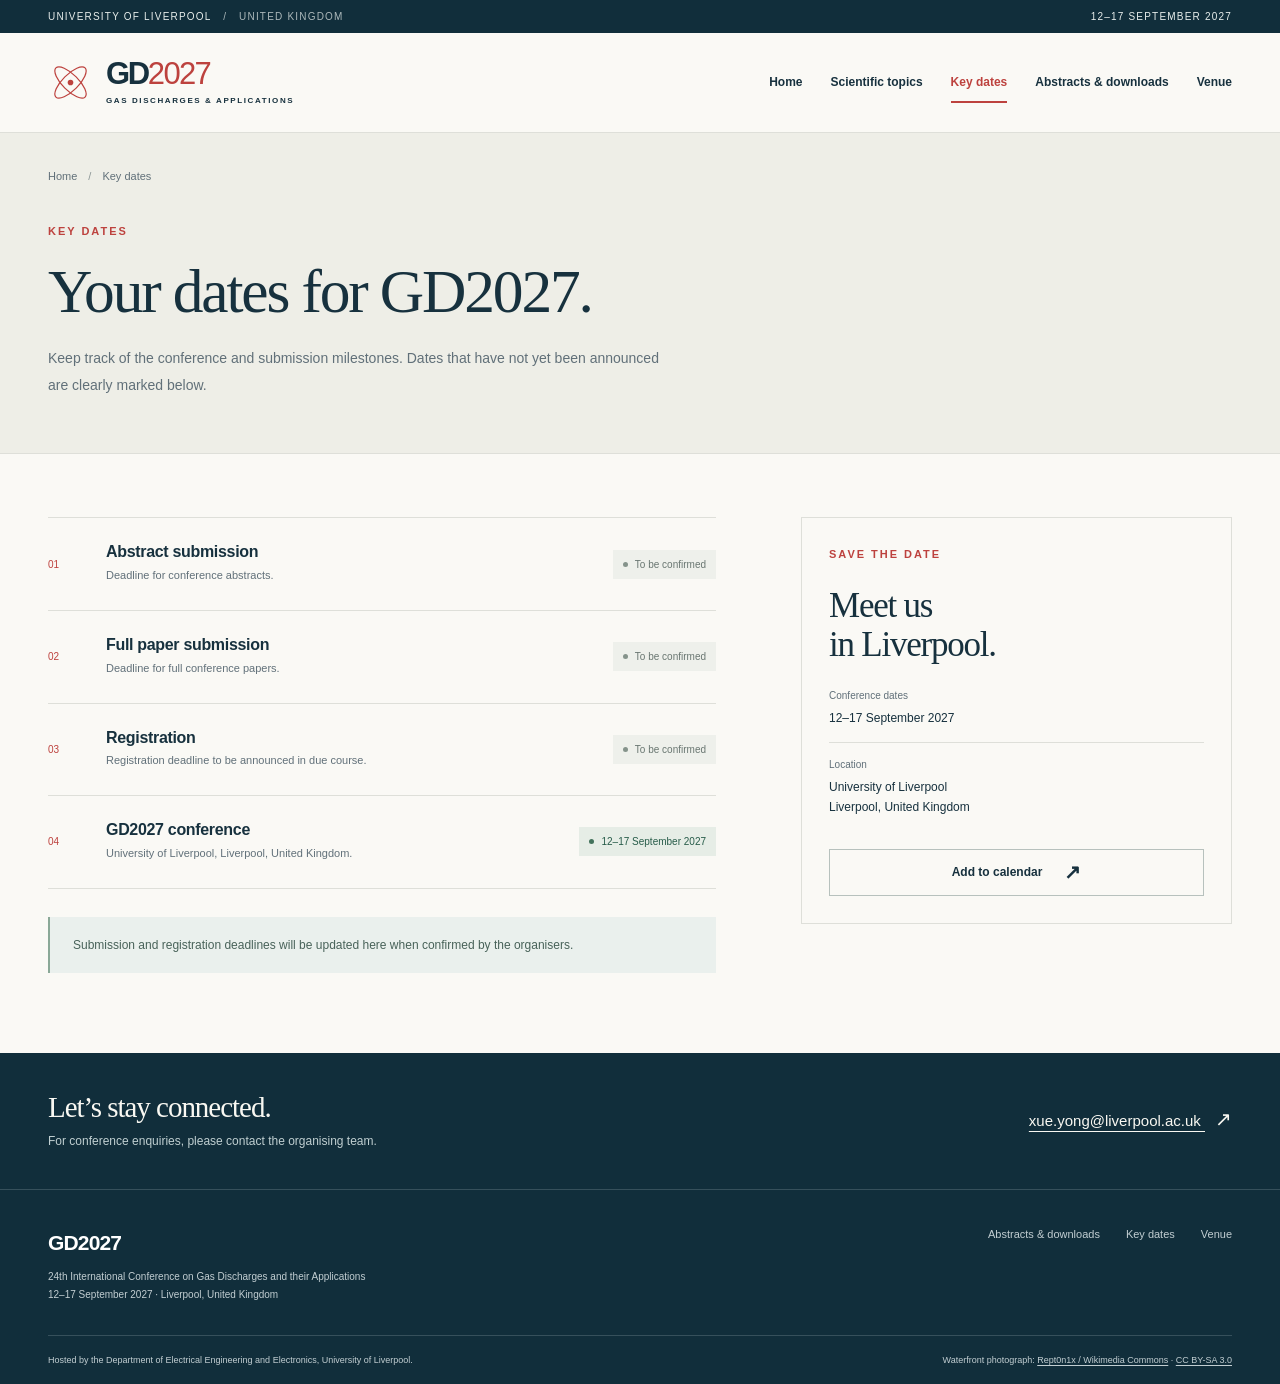
==== key-dates.html @ baac96a9 "Build GD2027 conference website and organise conference documents" ====
<!doctype html>
<html lang="en-GB"><head>
<meta charset="utf-8"><meta name="viewport" content="width=device-width, initial-scale=1">
<title>Key dates | GD2027 · Liverpool</title><meta name="description" content="Conference dates and submission milestones for GD2027, Liverpool, 12–17 September 2027. Abstract, full paper and registration deadlines will be confirmed.">
<meta name="theme-color" content="#112e3b"><meta property="og:title" content="Key dates | GD2027"><meta property="og:description" content="Conference dates and submission milestones for GD2027, Liverpool, 12–17 September 2027. Abstract, full paper and registration deadlines will be confirmed."><meta property="og:type" content="website">
<link rel="icon" href="assets/images/favicon.svg" type="image/svg+xml"><link rel="stylesheet" href="assets/css/style.css"><script src="assets/js/main.js" defer></script>
<script type="application/ld+json">{"@context": "https://schema.org", "@type": "Event", "name": "24th International Conference on Gas Discharges and their Applications (GD2027)", "startDate": "2027-09-12", "endDate": "2027-09-17", "eventAttendanceMode": "https://schema.org/OfflineEventAttendanceMode", "location": {"@type": "Place", "name": "University of Liverpool", "address": {"@type": "PostalAddress", "addressLocality": "Liverpool", "addressCountry": "GB"}}, "organizer": {"@type": "Organization", "name": "Department of Electrical Engineering and Electronics, University of Liverpool", "email": "xue.yong@liverpool.ac.uk"}, "description": "International Conference on Gas Discharges and their Applications. 12–17 September 2027, Liverpool, United Kingdom."}</script>
<noscript><style>@media(max-width:800px){.site-header{position:static}.header-inner{flex-wrap:wrap;padding-block:18px}.menu-toggle{display:none}.site-nav{display:flex;position:static;flex-direction:row;flex-wrap:wrap;box-shadow:none;padding:0;border:0}.site-nav a{padding:8px 10px}}</style></noscript>
</head><body><a class="skip-link" href="#main">Skip to main content</a>
<div class="utility"><div class="wrap"><p>University of Liverpool <span class="place">&nbsp; / &nbsp; United Kingdom</span></p><p>12–17 September 2027</p></div></div>
<header class="site-header"><div class="wrap header-inner">
  <a class="brand" href="index.html" aria-label="GD2027 home"><svg class="brand-symbol" viewBox="0 0 48 48" fill="none" aria-hidden="true"><ellipse cx="24" cy="24" rx="22" ry="8.5" transform="rotate(-45 24 24)" stroke="currentColor" stroke-width="1.3"/><ellipse cx="24" cy="24" rx="22" ry="8.5" transform="rotate(45 24 24)" stroke="currentColor" stroke-width="1.3"/><circle cx="24" cy="24" r="3" fill="currentColor"/></svg><div><div class="brand-word">GD<span>2027</span></div><span class="brand-tag">GAS DISCHARGES & APPLICATIONS</span></div></a>
  <button class="menu-toggle" type="button" aria-expanded="false" aria-controls="site-nav">Menu <svg class="" viewBox="0 0 24 24" fill="none" stroke="currentColor" stroke-width="1.4" stroke-linecap="round" stroke-linejoin="round" aria-hidden="true"><path d="M3 6h18M3 12h18M3 18h18"/></svg></button>
  <nav class="site-nav" id="site-nav" aria-label="Main navigation"><a href="index.html">Home</a><a href="scientific-topics.html">Scientific topics</a><a href="key-dates.html" aria-current="page">Key dates</a><a href="submissions.html">Abstracts & downloads</a><a href="venue.html">Venue</a></nav>
</div></header><main id="main"><section class="page-heading"><div class="wrap"><div class="breadcrumb"><a href="index.html">Home</a><span aria-hidden="true">/</span>Key dates</div><span class="eyebrow">Key dates</span><h1>Your dates for GD2027.</h1><p class="intro">Keep track of the conference and submission milestones. Dates that have not yet been announced are clearly marked below.</p></div></section><section class="page-content"><div class="wrap content-grid"><div><ol class="date-list"><li class="date-item"><span class="date-index">01</span><div><h2>Abstract submission</h2><p>Deadline for conference abstracts.</p></div><span class="status">To be confirmed</span></li><li class="date-item"><span class="date-index">02</span><div><h2>Full paper submission</h2><p>Deadline for full conference papers.</p></div><span class="status">To be confirmed</span></li><li class="date-item"><span class="date-index">03</span><div><h2>Registration</h2><p>Registration deadline to be announced in due course.</p></div><span class="status">To be confirmed</span></li><li class="date-item"><span class="date-index">04</span><div><h2>GD2027 conference</h2><p>University of Liverpool, Liverpool, United Kingdom.</p></div><span class="status confirmed">12–17 September 2027</span></li></ol><div class="info-note">Submission and registration deadlines will be updated here when confirmed by the organisers.</div></div><aside class="detail-panel"><span class="eyebrow red">Save the date</span><h2>Meet us<br>in Liverpool.</h2><div class="detail-row"><span class="label">Conference dates</span>12–17 September 2027</div><div class="detail-row"><span class="label">Location</span>University of Liverpool<br>Liverpool, United Kingdom</div><a class="button light" href="documents/gd2027-conference.ics" download>Add to calendar <span class="arrow" aria-hidden="true">↗</span></a></aside></div></section></main><section class="contact-strip" aria-labelledby="contact-heading"><div class="wrap"><div><h2 id="contact-heading">Let’s stay connected.</h2><p>For conference enquiries, please contact the organising team.</p></div><a href="mailto:xue.yong@liverpool.ac.uk">xue.yong@liverpool.ac.uk <span class="arrow" aria-hidden="true">↗</span></a></div></section>
<footer class="site-footer"><div class="wrap">
  <div class="footer-main"><div><div class="footer-title">GD2027</div><p>24th International Conference on Gas Discharges and their Applications<br>12–17 September 2027 · Liverpool, United Kingdom</p></div><nav class="footer-links" aria-label="Footer navigation"><a href="submissions.html">Abstracts & downloads</a><a href="key-dates.html">Key dates</a><a href="venue.html">Venue</a></nav></div>
  <div class="footer-bottom"><p>Hosted by the Department of Electrical Engineering and Electronics, University of Liverpool.</p><p>Waterfront photograph: <a href="https://commons.wikimedia.org/wiki/File:Liverpool_skyline_from_the_Mersey_Ferry_-_2012-05-27.JPG" target="_blank" rel="noopener noreferrer">Rept0n1x / Wikimedia Commons</a> · <a href="https://creativecommons.org/licenses/by-sa/3.0/" target="_blank" rel="noopener noreferrer">CC BY-SA 3.0</a></p></div>
</div></footer></body></html>
---- assets/css/style.css ----
@charset "UTF-8";

:root {
  --ink: #17313e;
  --navy: #112e3b;
  --red: #bd423e;
  --red-dark: #9e302d;
  --paper: #faf9f5;
  --muted: #617079;
  --line: #dedfd9;
  --sage: #eaf0ed;
  --serif: Georgia, 'Times New Roman', serif;
  --sans: 'Avenir Next', Avenir, 'Segoe UI', Arial, sans-serif;
}
* { box-sizing: border-box; }
html { scroll-behavior: smooth; scroll-padding-top: 105px; }
body { margin: 0; color: var(--ink); font: 16px/1.7 var(--sans); background: var(--paper); -webkit-font-smoothing: antialiased; }
body.menu-open { overflow: hidden; }
a { color: inherit; text-decoration-thickness: 1px; text-underline-offset: 5px; }
button { font: inherit; }
img { display: block; width: 100%; height: auto; }
svg { flex: 0 0 auto; }
h1, h2, h3, p { margin-top: 0; }
h1, h2, h3 { line-height: 1.12; font-weight: 400; }
h1, h2 { font-family: var(--serif); letter-spacing: -.035em; }
h1 { font-size: clamp(42px, 5vw, 72px); }
h2 { font-size: clamp(35px, 3.4vw, 49px); }
h3 { font-size: 21px; font-weight: 600; letter-spacing: -.025em; }
p { margin-bottom: 1.25rem; }
::selection { background: #e5b5a5; color: var(--navy); }
:focus-visible { outline: 3px solid #cb6357; outline-offset: 5px; }
.wrap { width: min(1200px, calc(100% - 96px)); margin-inline: auto; }
.skip-link { position: fixed; top: -100px; left: 20px; padding: 12px 20px; z-index: 30; background: white; }
.skip-link:focus { top: 10px; }
.eyebrow { display: block; margin-bottom: 22px; font-size: 11px; letter-spacing: .18em; font-weight: 700; text-transform: uppercase; }
.eyebrow.red { color: var(--red); }
.muted { color: var(--muted); }
.arrow { display: inline-block; margin-left: 10px; font-family: var(--sans); font-size: 20px; line-height: 1; }
.utility { background: var(--navy); color: #e8eeec; font-size: 10px; letter-spacing: .12em; text-transform: uppercase; }
.utility .wrap { display: flex; align-items: center; justify-content: space-between; min-height: 33px; gap: 16px; }
.utility p { margin: 0; }
.utility .place { opacity: .72; }
.site-header { position: sticky; top: 0; z-index: 20; background: rgba(250,249,245,.98); border-bottom: 1px solid var(--line); }
.header-inner { min-height: 99px; display: flex; align-items: center; justify-content: space-between; gap: 26px; }
.brand { display: inline-flex; align-items: center; gap: 13px; text-decoration: none; flex-shrink: 0; }
.brand-symbol { width: 45px; height: 45px; color: var(--red); }
.brand-word { font-size: 31px; letter-spacing: -.075em; font-weight: 750; line-height: 1; }
.brand-word span { color: var(--red); font-weight: 400; letter-spacing: -.055em; }
.brand-tag { display: block; font-size: 8px; line-height: 1.3; font-weight: 600; letter-spacing: .2em; margin-top: 7px; }
.site-nav { display: flex; align-items: center; gap: 28px; }
.site-nav a { font-size: 12px; font-weight: 600; text-decoration: none; padding: 35px 0; white-space: nowrap; position: relative; }
.site-nav a::after { content: ''; position: absolute; bottom: 25px; left: 0; right: 0; height: 2px; background: var(--red); transform: scaleX(0); transition: transform .2s; }
.site-nav a[aria-current='page']::after, .site-nav a:hover::after { transform: scaleX(1); }
.site-nav a[aria-current='page'] { color: var(--red); }
.menu-toggle { display: none; border: 1px solid var(--line); border-radius: 0; background: transparent; padding: 8px 12px; align-items: center; gap: 8px; color: var(--ink); cursor: pointer; }
.menu-toggle svg { width: 18px; }
.hero { position: relative; isolation: isolate; min-height: 575px; color: white; background: var(--navy); overflow: hidden; }
.hero-image { position: absolute; z-index: -2; inset: 0 0 0 25%; height: 100%; width: 75%; object-fit: cover; object-position: 59% 50%; }
.hero::before { content: ''; position: absolute; z-index: -1; inset: 0; background: linear-gradient(90deg, #112e3b 0%, rgba(17,46,59,.97) 29%, rgba(17,46,59,.8) 46%, rgba(17,46,59,.18) 74%, rgba(17,46,59,.1)); }
.hero .wrap { position: relative; padding-top: 60px; padding-bottom: 67px; }
.hero .eyebrow { color: #d9bc9b; margin-bottom: 20px; font-size: 10px; }
.hero h1 { margin-bottom: 24px; max-width: 660px; font-size: clamp(47px, 5.4vw, 78px); line-height: 1.05; letter-spacing: -.042em; }
.hero h1 em { font-weight: 400; color: #e7c2a8; }
.hero-title { font-size: 17px; line-height: 1.65; max-width: 420px; color: #e2e8e9; margin-bottom: 28px; }
.hero-meta { display: flex; gap: 22px; color: #cddcde; font-size: 12px; margin-bottom: 29px; }
.hero-meta span { display: inline-flex; align-items: center; gap: 8px; }
.hero-meta svg { width: 15px; height: 15px; }
.hero-actions { display: flex; align-items: center; flex-wrap: wrap; gap: 24px; }
.button { display: inline-flex; min-height: 47px; justify-content: center; align-items: center; gap: 12px; padding: 12px 22px; font-size: 12px; font-weight: 600; text-decoration: none; border: 1px solid var(--red); background: var(--red); color: white; transition: background .2s, border-color .2s; }
.button:hover { background: var(--red-dark); border-color: var(--red-dark); }
.button.light { background: transparent; color: var(--ink); border-color: #b7c1bd; }
.button.light:hover { background: white; border-color: var(--ink); }
.text-link { display: inline-flex; align-items: center; font-size: 12px; font-weight: 650; text-decoration: none; gap: 8px; }
.text-link:hover { text-decoration: underline; }
.text-link .arrow { margin-left: 3px; }
.hero-caption { position: absolute; right: 0; bottom: 34px; font-size: 9px; letter-spacing: .14em; text-transform: uppercase; color: #fff; text-shadow: 0 1px 8px #112e3b; border-left: 1px solid #d7d5c8; padding-left: 15px; line-height: 1.8; }
.hero-caption strong { display: block; font-weight: 500; font-size: 12px; letter-spacing: .04em; }
.facts { border-bottom: 1px solid var(--line); background: #f0f0e9; }
.facts .wrap { display: grid; grid-template-columns: 1fr 1.15fr 1.25fr; padding-block: 25px; }
.fact { display: flex; align-items: center; gap: 15px; padding-inline: 28px; border-left: 1px solid #d6dad4; }
.fact:first-child { border: 0; padding-left: 0; }
.fact svg { width: 26px; height: 26px; color: var(--red); }
.fact .label { display: block; font-size: 9px; text-transform: uppercase; letter-spacing: .14em; color: var(--muted); margin-bottom: 3px; }
.fact strong { display: block; font-size: 13px; font-weight: 600; line-height: 1.5; }
.section { padding-block: 80px; }
.welcome-grid { display: grid; grid-template-columns: 1.45fr 1fr; gap: 100px; align-items: start; }
.welcome-copy h2 { margin-bottom: 25px; }
.body-copy { font-size: 14px; color: var(--muted); line-height: 1.9; }
.host-note { border-left: 2px solid var(--red); margin-top: 28px; padding-left: 17px; font-size: 12px; line-height: 1.65; }
.host-note span { display: block; font-size: 9px; text-transform: uppercase; letter-spacing: .14em; color: var(--red); margin-bottom: 6px; font-weight: 650; }
.abstract-note { background: var(--sage); padding: 32px; position: relative; border-top: 3px solid var(--red); }
.abstract-note .eyebrow { font-size: 9px; color: #47645d; margin-bottom: 21px; }
.abstract-note h3 { font-family: var(--serif); font-size: 31px; font-weight: 400; margin-bottom: 17px; }
.abstract-note p { font-size: 13px; color: #586e6b; }
.note-deadline { display: flex; justify-content: space-between; gap: 15px; font-size: 11px; border-block: 1px solid #cbd7d1; padding: 13px 0; margin: 24px 0; }
.note-deadline strong { font-weight: 500; white-space: nowrap; }
.abstract-note .text-link { color: #204a40; }
.section-heading { display: flex; align-items: end; justify-content: space-between; gap: 25px; margin-bottom: 30px; }
.section-heading .eyebrow { margin-bottom: 14px; }
.section-heading h2 { margin-bottom: 0; }
.section-heading .text-link { white-space: nowrap; padding-bottom: 5px; }
.topics-section { padding-top: 0; }
.topics-list { display: grid; grid-template-columns: repeat(3,1fr); border-top: 1px solid var(--line); }
.topic-item { padding: 27px 26px 27px 0; display: flex; align-items: baseline; gap: 18px; border-bottom: 1px solid var(--line); }
.topic-number { font-size: 10px; color: var(--red); letter-spacing: .03em; }
.topic-item h3 { font-size: 15px; font-weight: 500; line-height: 1.5; margin-bottom: 0; }
.city-band { display: grid; grid-template-columns: 1fr 1fr; background: var(--sage); }
.city-image { min-height: 340px; height: 100%; object-fit: cover; object-position: center; }
.city-copy { padding: 52px max(48px, calc((100vw - 1200px) / 2)) 52px 60px; }
.city-copy .eyebrow { margin-bottom: 17px; color: #47645d; }
.city-copy h2 { margin-bottom: 19px; }
.city-copy p { font-size: 13px; color: #586e6b; max-width: 430px; }
.city-copy .text-link { margin-top: 9px; }
.contact-strip { padding-block: 38px; border-bottom: 1px solid #36505b; background: var(--navy); color: #f9f8f2; }
.contact-strip .wrap { display: flex; align-items: center; justify-content: space-between; gap: 30px; }
.contact-strip h2 { font-family: var(--serif); font-size: 29px; margin: 0 0 7px; }
.contact-strip p { margin: 0; color: #c0cfd1; font-size: 12px; }
.contact-strip a { font-size: 15px; white-space: nowrap; }
.site-footer { background: var(--navy); color: #c2ced2; padding-top: 35px; }
.footer-main { display: flex; align-items: start; justify-content: space-between; gap: 35px; padding-bottom: 31px; }
.footer-title { font-size: 21px; font-weight: 650; color: white; letter-spacing: -.04em; margin-bottom: 7px; }
.footer-main p { font-size: 10px; max-width: 330px; margin: 0; line-height: 1.8; }
.footer-links { display: flex; gap: 26px; align-items: center; font-size: 11px; }
.footer-links a { text-decoration: none; }
.footer-links a:hover { text-decoration: underline; }
.footer-bottom { padding-block: 16px; border-top: 1px solid #36505b; display: flex; justify-content: space-between; gap: 25px; font-size: 9px; line-height: 1.8; }
.footer-bottom p { margin: 0; }
.footer-bottom a { text-underline-offset: 2px; }
.page-heading { background: #eeeee7; border-bottom: 1px solid var(--line); }
.page-heading .wrap { padding-block: 34px 55px; }
.breadcrumb { color: var(--muted); font-size: 11px; margin-bottom: 36px; }
.breadcrumb a { text-decoration: none; }
.breadcrumb span { margin-inline: 11px; color: #8c9697; }
.page-heading .eyebrow { color: var(--red); margin-bottom: 17px; }
.page-heading h1 { max-width: 880px; font-size: clamp(40px,4.8vw,65px); margin-bottom: 19px; }
.page-heading .intro { max-width: 630px; font-size: 14px; color: var(--muted); line-height: 1.9; margin-bottom: 0; }
.page-content { padding-block: 63px 80px; }
.content-grid { display: grid; grid-template-columns: 1.55fr 1fr; gap: 85px; }
.content-grid h2 { font-size: 35px; margin-bottom: 23px; }
.content-grid p { font-size: 14px; color: var(--muted); }
.detail-panel { border: 1px solid var(--line); padding: 27px; align-self: start; }
.detail-panel h3 { font-size: 17px; margin-bottom: 20px; }
.detail-row { border-bottom: 1px solid var(--line); padding-block: 13px; font-size: 12px; }
.detail-row:first-of-type { padding-top: 0; }
.detail-row:last-of-type { border: 0; }
.detail-row .label { display: block; color: var(--muted); font-size: 10px; margin-bottom: 4px; }
.detail-panel .button { margin-top: 18px; width: 100%; }
.info-note { background: var(--sage); padding: 18px 23px; border-left: 2px solid #8aa897; font-size: 12px; color: #486259; margin-top: 28px; }
.info-note p:last-child { margin-bottom: 0; }
.topic-details { display: grid; grid-template-columns: 1fr 1fr; gap: 0 50px; }
.topic-detail { display: flex; gap: 22px; border-top: 1px solid var(--line); padding: 27px 0; }
.topic-detail .topic-number { padding-top: 5px; }
.topic-detail h2 { font-family: var(--sans); font-size: 20px; letter-spacing: -.03em; font-weight: 550; margin-bottom: 11px; }
.topic-detail p { font-size: 13px; color: var(--muted); margin-bottom: 0; }
.bottom-note { border-top: 1px solid var(--line); margin-top: 12px; padding-top: 25px; font-size: 12px; color: var(--muted); }
.date-list { margin: 0; padding: 0; list-style: none; }
.date-item { display: grid; grid-template-columns: 42px 1fr auto; align-items: center; gap: 16px; padding-block: 25px; border-top: 1px solid var(--line); }
.date-item:last-child { border-bottom: 1px solid var(--line); }
.date-index { color: var(--red); font-size: 10px; }
.date-item h2 { font-family: var(--sans); font-size: 16px; font-weight: 550; margin: 0 0 5px; letter-spacing: -.02em; }
.date-item p { font-size: 11px; margin: 0; color: var(--muted); }
.status { display: inline-flex; align-items: center; gap: 7px; font-size: 10px; color: #697671; padding: 6px 10px; background: #eef0eb; white-space: nowrap; }
.status::before { content: ''; width: 5px; height: 5px; background: #85938b; border-radius: 50%; }
.status.confirmed { color: #275c49; background: #e6ede6; }
.status.confirmed::before { background: #42725b; }
.download-list { margin-top: 32px; }
.download-row { display: flex; justify-content: space-between; align-items: center; gap: 20px; border-top: 1px solid var(--line); padding: 24px 0; }
.download-row:last-child { border-bottom: 1px solid var(--line); }
.download-row h3 { font-size: 15px; font-weight: 550; margin: 0 0 5px; }
.download-row p { font-size: 11px; margin: 0; }
.download-icon { display: flex; align-items: center; gap: 16px; }
.file-icon { width: 29px; height: 33px; color: var(--red); }
.steps { counter-reset: instructions; margin-top: 38px; }
.step { display: flex; gap: 20px; margin-bottom: 25px; }
.step-number { width: 26px; height: 26px; border: 1px solid #c6cdc7; border-radius: 50%; font-size: 10px; display: grid; place-items: center; margin-top: 2px; flex-shrink: 0; }
.step h3 { font-size: 15px; margin-bottom: 7px; }
.step p { font-size: 12px; margin: 0; }
.venue-photo { margin: 0 0 39px; }
.venue-photo img { max-height: 370px; object-fit: cover; }
.venue-photo figcaption { font-size: 10px; margin-top: 9px; color: var(--muted); }
.venue-photo figcaption a { text-underline-offset: 2px; }
.venue-copy h3 { margin-top: 30px; font-size: 18px; }

@media (min-width: 1500px) { .hero-image { object-position: 50% 50%; } }
@media (max-width: 1100px) {
  .wrap { width: calc(100% - 64px); }
  .site-nav { gap: 20px; }
  .site-nav a { font-size: 11px; }
  .welcome-grid { gap: 55px; }
  .hero { min-height: 550px; }
  .hero-caption { right: 0; }
  .content-grid { gap: 45px; }
  .city-copy { padding: 40px; }
}
@media (max-width: 800px) {
  .wrap { width: calc(100% - 40px); }
  .utility .wrap { font-size: 8px; min-height: 29px; letter-spacing: .08em; }
  .utility .place { display: none; }
  .header-inner { min-height: 78px; }
  .brand-symbol { width: 35px; height: 35px; }
  .brand-word { font-size: 27px; }
  .brand-tag { font-size: 7px; margin-top: 5px; }
  .menu-toggle { display: flex; font-size: 11px; }
  .site-nav { display: none; position: absolute; top: 100%; left: 0; right: 0; background: var(--paper); flex-direction: column; align-items: stretch; gap: 0; border-bottom: 1px solid var(--line); padding: 10px 20px 20px; box-shadow: 0 16px 20px #112e3b10; max-height: calc(100dvh - 105px); overflow-y: auto; }
  .site-nav.is-open { display: flex; }
  .site-nav a { padding: 15px 5px; font-size: 14px; border-bottom: 1px solid var(--line); }
  .site-nav a::after { display: none; }
  .hero { min-height: 600px; }
  .hero-image { inset: 0; width: 100%; object-position: 55% 50%; }
  .hero::before { background: linear-gradient(90deg,rgba(17,46,59,.96),rgba(17,46,59,.84) 45%,rgba(17,46,59,.43)); }
  .hero .wrap { padding-block: 49px 70px; }
  .hero h1 { font-size: clamp(44px,8.5vw,66px); max-width: 590px; }
  .hero-title { font-size: 16px; }
  .hero-caption { display: none; }
  .hero-meta { flex-wrap: wrap; gap: 10px 20px; }
  .facts .wrap { grid-template-columns: 1fr 1fr; gap: 22px 0; }
  .fact { padding-inline: 20px; gap: 12px; }
  .fact:last-child { display: none; }
  .fact strong { font-size: 11px; }
  .fact .label { font-size: 8px; }
  .fact svg { width: 21px; height: 21px; }
  .welcome-grid { grid-template-columns: 1fr; gap: 36px; }
  .welcome-copy h2 { max-width: 550px; }
  .abstract-note { padding: 28px; }
  .section { padding-block: 55px; }
  .topics-section { padding-top: 0; }
  .topics-list { grid-template-columns: 1fr 1fr; }
  .topic-item { gap: 12px; padding-block: 21px; }
  .topic-item h3 { font-size: 13px; }
  .section-heading { align-items: start; flex-direction: column; gap: 20px; }
  .city-band { grid-template-columns: 1fr; }
  .city-image { height: 280px; min-height: 0; }
  .city-copy { padding: 39px 20px 43px; }
  .contact-strip .wrap { align-items: start; flex-direction: column; gap: 20px; }
  .contact-strip a { font-size: 14px; }
  .footer-main { flex-direction: column; gap: 23px; }
  .footer-links { flex-wrap: wrap; gap: 14px 25px; }
  .footer-bottom { flex-direction: column; gap: 8px; }
  .page-heading .wrap { padding-block: 23px 39px; }
  .breadcrumb { margin-bottom: 28px; }
  .page-heading .intro { font-size: 13px; }
  .page-content { padding-block: 43px 55px; }
  .content-grid { grid-template-columns: 1fr; gap: 35px; }
  .topic-details { gap: 0 28px; }
  .topic-detail { gap: 14px; }
  .topic-detail h2 { font-size: 17px; }
  .topic-detail p { font-size: 12px; }
}
@media (max-width: 430px) {
  .hero { min-height: 570px; }
  .hero h1 { font-size: 47px; }
  .hero .eyebrow { font-size: 8px; letter-spacing: .14em; }
  .hero-title { font-size: 14px; }
  .hero-meta { flex-direction: column; font-size: 11px; }
  .hero-actions { gap: 20px; }
  .hero-actions .text-link { font-size: 11px; }
  .button { padding-inline: 17px; }
  .facts .wrap { grid-template-columns: 1fr; gap: 17px; padding-block: 20px; }
  .fact, .fact:first-child { border: 0; padding: 0; }
  .fact strong { font-size: 12px; }
  .topic-details { grid-template-columns: 1fr; }
  .topic-item { gap: 10px; }
  .date-item { grid-template-columns: 25px 1fr; gap: 10px; }
  .date-item .status { grid-column: 2; justify-self: start; }
  .download-row { align-items: start; flex-direction: column; gap: 16px; }
  .download-row > .text-link, .download-row > .status { margin-left: 45px; }
  .detail-panel { padding: 23px; }
}
@media (prefers-reduced-motion: reduce) {
  html { scroll-behavior: auto; }
  *, *::before, *::after { transition: none !important; }
}
@media print {
  .utility, .site-nav, .menu-toggle, .hero-actions, .site-footer, .contact-strip { display: none; }
  .site-header { position: static; }
  .hero { min-height: auto; color: var(--ink); background: white; }
  .hero-image, .hero::before, .hero-caption { display: none; }
  .hero-title, .hero-meta, .hero h1 em { color: var(--ink); }
  .wrap { width: 100%; }
  .section, .page-content { padding-block: 25px; }
}
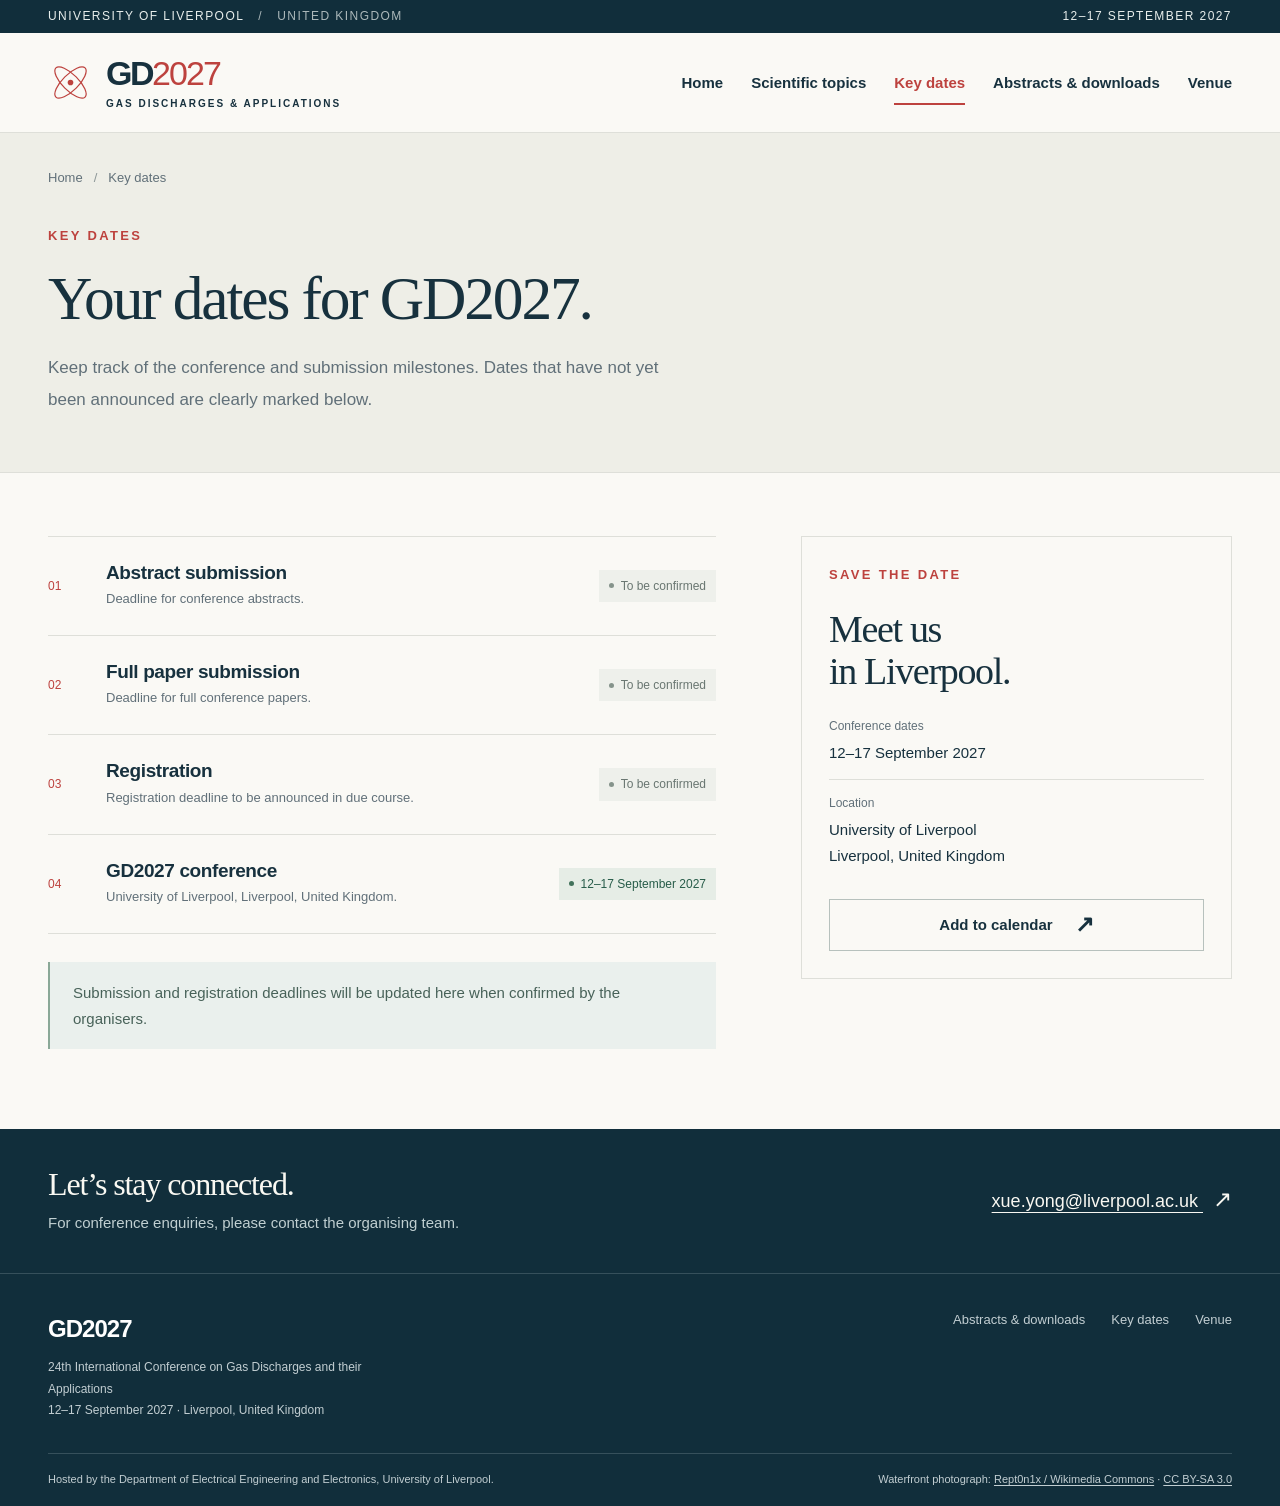
==== commit 35b8b673: "Move scientific keywords into hero and improve text readability" ====
--- a/key-dates.html
+++ b/key-dates.html
@@ -3,7 +3,7 @@
 <meta charset="utf-8"><meta name="viewport" content="width=device-width, initial-scale=1">
 <title>Key dates | GD2027 · Liverpool</title><meta name="description" content="Conference dates and submission milestones for GD2027, Liverpool, 12–17 September 2027. Abstract, full paper and registration deadlines will be confirmed.">
 <meta name="theme-color" content="#112e3b"><meta property="og:title" content="Key dates | GD2027"><meta property="og:description" content="Conference dates and submission milestones for GD2027, Liverpool, 12–17 September 2027. Abstract, full paper and registration deadlines will be confirmed."><meta property="og:type" content="website">
-<link rel="icon" href="assets/images/favicon.svg" type="image/svg+xml"><link rel="stylesheet" href="assets/css/style.css"><script src="assets/js/main.js" defer></script>
+<link rel="icon" href="assets/images/favicon.svg" type="image/svg+xml"><link rel="stylesheet" href="assets/css/style.css?v=4c4ad4f8e2"><script src="assets/js/main.js" defer></script>
 <script type="application/ld+json">{"@context": "https://schema.org", "@type": "Event", "name": "24th International Conference on Gas Discharges and their Applications (GD2027)", "startDate": "2027-09-12", "endDate": "2027-09-17", "eventAttendanceMode": "https://schema.org/OfflineEventAttendanceMode", "location": {"@type": "Place", "name": "University of Liverpool", "address": {"@type": "PostalAddress", "addressLocality": "Liverpool", "addressCountry": "GB"}}, "organizer": {"@type": "Organization", "name": "Department of Electrical Engineering and Electronics, University of Liverpool", "email": "xue.yong@liverpool.ac.uk"}, "description": "International Conference on Gas Discharges and their Applications. 12–17 September 2027, Liverpool, United Kingdom."}</script>
 <noscript><style>@media(max-width:800px){.site-header{position:static}.header-inner{flex-wrap:wrap;padding-block:18px}.menu-toggle{display:none}.site-nav{display:flex;position:static;flex-direction:row;flex-wrap:wrap;box-shadow:none;padding:0;border:0}.site-nav a{padding:8px 10px}}</style></noscript>
 </head><body><a class="skip-link" href="#main">Skip to main content</a>
--- a/assets/css/style.css
+++ b/assets/css/style.css
@@ -14,7 +14,7 @@
 }
 * { box-sizing: border-box; }
 html { scroll-behavior: smooth; scroll-padding-top: 105px; }
-body { margin: 0; color: var(--ink); font: 16px/1.7 var(--sans); background: var(--paper); -webkit-font-smoothing: antialiased; }
+body { margin: 0; color: var(--ink); font: 18px/1.7 var(--sans); background: var(--paper); -webkit-font-smoothing: antialiased; }
 body.menu-open { overflow: hidden; }
 a { color: inherit; text-decoration-thickness: 1px; text-underline-offset: 5px; }
 button { font: inherit; }
@@ -24,19 +24,19 @@
 h1, h2, h3 { line-height: 1.12; font-weight: 400; }
 h1, h2 { font-family: var(--serif); letter-spacing: -.035em; }
 h1 { font-size: clamp(42px, 5vw, 72px); }
-h2 { font-size: clamp(35px, 3.4vw, 49px); }
-h3 { font-size: 21px; font-weight: 600; letter-spacing: -.025em; }
+h2 { font-size: clamp(38px, 3.6vw, 52px); }
+h3 { font-size: 24px; font-weight: 600; letter-spacing: -.025em; }
 p { margin-bottom: 1.25rem; }
 ::selection { background: #e5b5a5; color: var(--navy); }
 :focus-visible { outline: 3px solid #cb6357; outline-offset: 5px; }
 .wrap { width: min(1200px, calc(100% - 96px)); margin-inline: auto; }
 .skip-link { position: fixed; top: -100px; left: 20px; padding: 12px 20px; z-index: 30; background: white; }
 .skip-link:focus { top: 10px; }
-.eyebrow { display: block; margin-bottom: 22px; font-size: 11px; letter-spacing: .18em; font-weight: 700; text-transform: uppercase; }
+.eyebrow { display: block; margin-bottom: 22px; font-size: 13px; letter-spacing: .18em; font-weight: 700; text-transform: uppercase; }
 .eyebrow.red { color: var(--red); }
 .muted { color: var(--muted); }
-.arrow { display: inline-block; margin-left: 10px; font-family: var(--sans); font-size: 20px; line-height: 1; }
-.utility { background: var(--navy); color: #e8eeec; font-size: 10px; letter-spacing: .12em; text-transform: uppercase; }
+.arrow { display: inline-block; margin-left: 10px; font-family: var(--sans); font-size: 23px; line-height: 1; }
+.utility { background: var(--navy); color: #e8eeec; font-size: 12px; letter-spacing: .12em; text-transform: uppercase; }
 .utility .wrap { display: flex; align-items: center; justify-content: space-between; min-height: 33px; gap: 16px; }
 .utility p { margin: 0; }
 .utility .place { opacity: .72; }
@@ -44,11 +44,11 @@
 .header-inner { min-height: 99px; display: flex; align-items: center; justify-content: space-between; gap: 26px; }
 .brand { display: inline-flex; align-items: center; gap: 13px; text-decoration: none; flex-shrink: 0; }
 .brand-symbol { width: 45px; height: 45px; color: var(--red); }
-.brand-word { font-size: 31px; letter-spacing: -.075em; font-weight: 750; line-height: 1; }
+.brand-word { font-size: 34px; letter-spacing: -.075em; font-weight: 750; line-height: 1; }
 .brand-word span { color: var(--red); font-weight: 400; letter-spacing: -.055em; }
-.brand-tag { display: block; font-size: 8px; line-height: 1.3; font-weight: 600; letter-spacing: .2em; margin-top: 7px; }
+.brand-tag { display: block; font-size: 10px; line-height: 1.3; font-weight: 600; letter-spacing: .2em; margin-top: 7px; }
 .site-nav { display: flex; align-items: center; gap: 28px; }
-.site-nav a { font-size: 12px; font-weight: 600; text-decoration: none; padding: 35px 0; white-space: nowrap; position: relative; }
+.site-nav a { font-size: 15px; font-weight: 600; text-decoration: none; padding: 35px 0; white-space: nowrap; position: relative; }
 .site-nav a::after { content: ''; position: absolute; bottom: 25px; left: 0; right: 0; height: 2px; background: var(--red); transform: scaleX(0); transition: transform .2s; }
 .site-nav a[aria-current='page']::after, .site-nav a:hover::after { transform: scaleX(1); }
 .site-nav a[aria-current='page'] { color: var(--red); }
@@ -58,43 +58,59 @@
 .hero-image { position: absolute; z-index: -2; inset: 0 0 0 25%; height: 100%; width: 75%; object-fit: cover; object-position: 59% 50%; }
 .hero::before { content: ''; position: absolute; z-index: -1; inset: 0; background: linear-gradient(90deg, #112e3b 0%, rgba(17,46,59,.97) 29%, rgba(17,46,59,.8) 46%, rgba(17,46,59,.18) 74%, rgba(17,46,59,.1)); }
 .hero .wrap { position: relative; padding-top: 60px; padding-bottom: 67px; }
-.hero .eyebrow { color: #d9bc9b; margin-bottom: 20px; font-size: 10px; }
+.hero .eyebrow { color: #d9bc9b; margin-bottom: 20px; font-size: 12px; }
 .hero h1 { margin-bottom: 24px; max-width: 660px; font-size: clamp(47px, 5.4vw, 78px); line-height: 1.05; letter-spacing: -.042em; }
 .hero h1 em { font-weight: 400; color: #e7c2a8; }
-.hero-title { font-size: 17px; line-height: 1.65; max-width: 420px; color: #e2e8e9; margin-bottom: 28px; }
-.hero-meta { display: flex; gap: 22px; color: #cddcde; font-size: 12px; margin-bottom: 29px; }
+.hero-title { font-size: 20px; line-height: 1.65; max-width: 520px; color: #e2e8e9; margin-bottom: 28px; }
+.hero-meta { display: flex; gap: 22px; color: #cddcde; font-size: 15px; margin-bottom: 29px; }
 .hero-meta span { display: inline-flex; align-items: center; gap: 8px; }
 .hero-meta svg { width: 15px; height: 15px; }
 .hero-actions { display: flex; align-items: center; flex-wrap: wrap; gap: 24px; }
-.button { display: inline-flex; min-height: 47px; justify-content: center; align-items: center; gap: 12px; padding: 12px 22px; font-size: 12px; font-weight: 600; text-decoration: none; border: 1px solid var(--red); background: var(--red); color: white; transition: background .2s, border-color .2s; }
+.button { display: inline-flex; min-height: 47px; justify-content: center; align-items: center; gap: 12px; padding: 12px 22px; font-size: 15px; font-weight: 600; text-decoration: none; border: 1px solid var(--red); background: var(--red); color: white; transition: background .2s, border-color .2s; }
 .button:hover { background: var(--red-dark); border-color: var(--red-dark); }
 .button.light { background: transparent; color: var(--ink); border-color: #b7c1bd; }
 .button.light:hover { background: white; border-color: var(--ink); }
-.text-link { display: inline-flex; align-items: center; font-size: 12px; font-weight: 650; text-decoration: none; gap: 8px; }
+.text-link { display: inline-flex; align-items: center; font-size: 15px; font-weight: 650; text-decoration: none; gap: 8px; }
 .text-link:hover { text-decoration: underline; }
 .text-link .arrow { margin-left: 3px; }
-.hero-caption { position: absolute; right: 0; bottom: 34px; font-size: 9px; letter-spacing: .14em; text-transform: uppercase; color: #fff; text-shadow: 0 1px 8px #112e3b; border-left: 1px solid #d7d5c8; padding-left: 15px; line-height: 1.8; }
-.hero-caption strong { display: block; font-weight: 500; font-size: 12px; letter-spacing: .04em; }
+.hero-caption { position: absolute; right: 0; bottom: 34px; font-size: 11px; letter-spacing: .14em; text-transform: uppercase; color: #fff; text-shadow: 0 1px 8px #112e3b; border-left: 1px solid #d7d5c8; padding-left: 15px; line-height: 1.8; }
+.hero-caption strong { display: block; font-weight: 500; font-size: 15px; letter-spacing: .04em; }
+.hero-keywords { position: absolute; right: 0; bottom: 52px; width: 330px; padding: 20px 22px; background: rgba(17,46,59,.82); border-left: 1px solid #a6b5b5; }
+.hero-keywords .eyebrow { margin-bottom: 12px; font-size: 12px; letter-spacing: .13em; }
+.hero-keywords ul { display: flex; flex-wrap: wrap; gap: 7px 0; padding: 0; margin: 0; list-style: none; }
+.hero-keywords li { font-size: 15px; line-height: 1.6; color: #f3f4ee; }
+.hero-keywords li:not(:last-child)::after { content: '·'; margin-inline: 10px; color: #d9bc9b; }
 .facts { border-bottom: 1px solid var(--line); background: #f0f0e9; }
 .facts .wrap { display: grid; grid-template-columns: 1fr 1.15fr 1.25fr; padding-block: 25px; }
 .fact { display: flex; align-items: center; gap: 15px; padding-inline: 28px; border-left: 1px solid #d6dad4; }
 .fact:first-child { border: 0; padding-left: 0; }
 .fact svg { width: 26px; height: 26px; color: var(--red); }
-.fact .label { display: block; font-size: 9px; text-transform: uppercase; letter-spacing: .14em; color: var(--muted); margin-bottom: 3px; }
-.fact strong { display: block; font-size: 13px; font-weight: 600; line-height: 1.5; }
+.fact .label { display: block; font-size: 11px; text-transform: uppercase; letter-spacing: .14em; color: var(--muted); margin-bottom: 3px; }
+.fact strong { display: block; font-size: 16px; font-weight: 600; line-height: 1.5; }
 .section { padding-block: 80px; }
 .welcome-grid { display: grid; grid-template-columns: 1.45fr 1fr; gap: 100px; align-items: start; }
 .welcome-copy h2 { margin-bottom: 25px; }
-.body-copy { font-size: 14px; color: var(--muted); line-height: 1.9; }
-.host-note { border-left: 2px solid var(--red); margin-top: 28px; padding-left: 17px; font-size: 12px; line-height: 1.65; }
-.host-note span { display: block; font-size: 9px; text-transform: uppercase; letter-spacing: .14em; color: var(--red); margin-bottom: 6px; font-weight: 650; }
+.body-copy { font-size: 17px; color: var(--muted); line-height: 1.9; }
+.host-note { border-left: 2px solid var(--red); margin-top: 28px; padding-left: 17px; font-size: 15px; line-height: 1.65; }
+.host-note span { display: block; font-size: 11px; text-transform: uppercase; letter-spacing: .14em; color: var(--red); margin-bottom: 6px; font-weight: 650; }
 .abstract-note { background: var(--sage); padding: 32px; position: relative; border-top: 3px solid var(--red); }
-.abstract-note .eyebrow { font-size: 9px; color: #47645d; margin-bottom: 21px; }
-.abstract-note h3 { font-family: var(--serif); font-size: 31px; font-weight: 400; margin-bottom: 17px; }
-.abstract-note p { font-size: 13px; color: #586e6b; }
-.note-deadline { display: flex; justify-content: space-between; gap: 15px; font-size: 11px; border-block: 1px solid #cbd7d1; padding: 13px 0; margin: 24px 0; }
+.abstract-note .eyebrow { font-size: 11px; color: #47645d; margin-bottom: 21px; }
+.abstract-note h3 { font-family: var(--serif); font-size: 34px; font-weight: 400; margin-bottom: 17px; }
+.abstract-note p { font-size: 16px; color: #586e6b; }
+.note-deadline { display: flex; justify-content: space-between; gap: 15px; font-size: 13px; border-block: 1px solid #cbd7d1; padding: 13px 0; margin: 24px 0; }
 .note-deadline strong { font-weight: 500; white-space: nowrap; }
 .abstract-note .text-link { color: #204a40; }
+.home-cfp .welcome-grid { grid-template-columns: minmax(0, 1.65fr) minmax(0, 1fr); gap: 80px; }
+.cfp-subheading { font-family: var(--serif); font-size: 30px; font-weight: 400; color: var(--ink); margin: 32px 0 15px; }
+.cfp-deadlines { margin: 24px 0 0; }
+.cfp-deadlines > div { display: grid; grid-template-columns: minmax(0, 1.15fr) minmax(0, 1fr); gap: 22px; border-top: 1px solid var(--line); padding-block: 14px; font-size: 15px; }
+.cfp-deadlines > div:last-child { border-bottom: 1px solid var(--line); }
+.cfp-deadlines dt { color: var(--ink); }
+.cfp-deadlines dd { margin: 0; text-align: right; }
+.home-cfp .download-list { margin-top: 10px; }
+.home-cfp .abstract-note .button { margin-top: 10px; width: 100%; }
+.cfp-quick-links { border-top: 1px solid #cbd7d1; margin-top: 24px; padding-top: 20px; display: grid; gap: 14px; }
+.cfp-quick-links .text-link { font-size: 13px; }
 .section-heading { display: flex; align-items: end; justify-content: space-between; gap: 25px; margin-bottom: 30px; }
 .section-heading .eyebrow { margin-bottom: 14px; }
 .section-heading h2 { margin-bottom: 0; }
@@ -102,162 +118,167 @@
 .topics-section { padding-top: 0; }
 .topics-list { display: grid; grid-template-columns: repeat(3,1fr); border-top: 1px solid var(--line); }
 .topic-item { padding: 27px 26px 27px 0; display: flex; align-items: baseline; gap: 18px; border-bottom: 1px solid var(--line); }
-.topic-number { font-size: 10px; color: var(--red); letter-spacing: .03em; }
-.topic-item h3 { font-size: 15px; font-weight: 500; line-height: 1.5; margin-bottom: 0; }
+.topic-number { font-size: 12px; color: var(--red); letter-spacing: .03em; }
+.topic-item h3 { font-size: 18px; font-weight: 500; line-height: 1.5; margin-bottom: 0; }
 .city-band { display: grid; grid-template-columns: 1fr 1fr; background: var(--sage); }
 .city-image { min-height: 340px; height: 100%; object-fit: cover; object-position: center; }
 .city-copy { padding: 52px max(48px, calc((100vw - 1200px) / 2)) 52px 60px; }
 .city-copy .eyebrow { margin-bottom: 17px; color: #47645d; }
 .city-copy h2 { margin-bottom: 19px; }
-.city-copy p { font-size: 13px; color: #586e6b; max-width: 430px; }
+.city-copy p { font-size: 16px; color: #586e6b; max-width: 430px; }
 .city-copy .text-link { margin-top: 9px; }
 .contact-strip { padding-block: 38px; border-bottom: 1px solid #36505b; background: var(--navy); color: #f9f8f2; }
 .contact-strip .wrap { display: flex; align-items: center; justify-content: space-between; gap: 30px; }
-.contact-strip h2 { font-family: var(--serif); font-size: 29px; margin: 0 0 7px; }
-.contact-strip p { margin: 0; color: #c0cfd1; font-size: 12px; }
-.contact-strip a { font-size: 15px; white-space: nowrap; }
+.contact-strip h2 { font-family: var(--serif); font-size: 32px; margin: 0 0 7px; }
+.contact-strip p { margin: 0; color: #c0cfd1; font-size: 15px; }
+.contact-strip a { font-size: 18px; white-space: nowrap; }
 .site-footer { background: var(--navy); color: #c2ced2; padding-top: 35px; }
 .footer-main { display: flex; align-items: start; justify-content: space-between; gap: 35px; padding-bottom: 31px; }
-.footer-title { font-size: 21px; font-weight: 650; color: white; letter-spacing: -.04em; margin-bottom: 7px; }
-.footer-main p { font-size: 10px; max-width: 330px; margin: 0; line-height: 1.8; }
-.footer-links { display: flex; gap: 26px; align-items: center; font-size: 11px; }
+.footer-title { font-size: 24px; font-weight: 650; color: white; letter-spacing: -.04em; margin-bottom: 7px; }
+.footer-main p { font-size: 12px; max-width: 330px; margin: 0; line-height: 1.8; }
+.footer-links { display: flex; gap: 26px; align-items: center; font-size: 13px; }
 .footer-links a { text-decoration: none; }
 .footer-links a:hover { text-decoration: underline; }
-.footer-bottom { padding-block: 16px; border-top: 1px solid #36505b; display: flex; justify-content: space-between; gap: 25px; font-size: 9px; line-height: 1.8; }
+.footer-bottom { padding-block: 16px; border-top: 1px solid #36505b; display: flex; justify-content: space-between; gap: 25px; font-size: 11px; line-height: 1.8; }
 .footer-bottom p { margin: 0; }
 .footer-bottom a { text-underline-offset: 2px; }
 .page-heading { background: #eeeee7; border-bottom: 1px solid var(--line); }
 .page-heading .wrap { padding-block: 34px 55px; }
-.breadcrumb { color: var(--muted); font-size: 11px; margin-bottom: 36px; }
+.breadcrumb { color: var(--muted); font-size: 13px; margin-bottom: 36px; }
 .breadcrumb a { text-decoration: none; }
 .breadcrumb span { margin-inline: 11px; color: #8c9697; }
 .page-heading .eyebrow { color: var(--red); margin-bottom: 17px; }
 .page-heading h1 { max-width: 880px; font-size: clamp(40px,4.8vw,65px); margin-bottom: 19px; }
-.page-heading .intro { max-width: 630px; font-size: 14px; color: var(--muted); line-height: 1.9; margin-bottom: 0; }
+.page-heading .intro { max-width: 630px; font-size: 17px; color: var(--muted); line-height: 1.9; margin-bottom: 0; }
 .page-content { padding-block: 63px 80px; }
 .content-grid { display: grid; grid-template-columns: 1.55fr 1fr; gap: 85px; }
-.content-grid h2 { font-size: 35px; margin-bottom: 23px; }
-.content-grid p { font-size: 14px; color: var(--muted); }
+.content-grid h2 { font-size: 38px; margin-bottom: 23px; }
+.content-grid p { font-size: 17px; color: var(--muted); }
 .detail-panel { border: 1px solid var(--line); padding: 27px; align-self: start; }
-.detail-panel h3 { font-size: 17px; margin-bottom: 20px; }
-.detail-row { border-bottom: 1px solid var(--line); padding-block: 13px; font-size: 12px; }
+.detail-panel h3 { font-size: 20px; margin-bottom: 20px; }
+.detail-row { border-bottom: 1px solid var(--line); padding-block: 13px; font-size: 15px; }
 .detail-row:first-of-type { padding-top: 0; }
 .detail-row:last-of-type { border: 0; }
-.detail-row .label { display: block; color: var(--muted); font-size: 10px; margin-bottom: 4px; }
+.detail-row .label { display: block; color: var(--muted); font-size: 12px; margin-bottom: 4px; }
 .detail-panel .button { margin-top: 18px; width: 100%; }
-.info-note { background: var(--sage); padding: 18px 23px; border-left: 2px solid #8aa897; font-size: 12px; color: #486259; margin-top: 28px; }
+.info-note { background: var(--sage); padding: 18px 23px; border-left: 2px solid #8aa897; font-size: 15px; color: #486259; margin-top: 28px; }
 .info-note p:last-child { margin-bottom: 0; }
 .topic-details { display: grid; grid-template-columns: 1fr 1fr; gap: 0 50px; }
 .topic-detail { display: flex; gap: 22px; border-top: 1px solid var(--line); padding: 27px 0; }
 .topic-detail .topic-number { padding-top: 5px; }
-.topic-detail h2 { font-family: var(--sans); font-size: 20px; letter-spacing: -.03em; font-weight: 550; margin-bottom: 11px; }
-.topic-detail p { font-size: 13px; color: var(--muted); margin-bottom: 0; }
-.bottom-note { border-top: 1px solid var(--line); margin-top: 12px; padding-top: 25px; font-size: 12px; color: var(--muted); }
+.topic-detail h2 { font-family: var(--sans); font-size: 23px; letter-spacing: -.03em; font-weight: 550; margin-bottom: 11px; }
+.topic-detail p { font-size: 16px; color: var(--muted); margin-bottom: 0; }
+.bottom-note { border-top: 1px solid var(--line); margin-top: 12px; padding-top: 25px; font-size: 15px; color: var(--muted); }
 .date-list { margin: 0; padding: 0; list-style: none; }
 .date-item { display: grid; grid-template-columns: 42px 1fr auto; align-items: center; gap: 16px; padding-block: 25px; border-top: 1px solid var(--line); }
 .date-item:last-child { border-bottom: 1px solid var(--line); }
-.date-index { color: var(--red); font-size: 10px; }
-.date-item h2 { font-family: var(--sans); font-size: 16px; font-weight: 550; margin: 0 0 5px; letter-spacing: -.02em; }
-.date-item p { font-size: 11px; margin: 0; color: var(--muted); }
-.status { display: inline-flex; align-items: center; gap: 7px; font-size: 10px; color: #697671; padding: 6px 10px; background: #eef0eb; white-space: nowrap; }
+.date-index { color: var(--red); font-size: 12px; }
+.date-item h2 { font-family: var(--sans); font-size: 19px; font-weight: 550; margin: 0 0 5px; letter-spacing: -.02em; }
+.date-item p { font-size: 13px; margin: 0; color: var(--muted); }
+.status { display: inline-flex; align-items: center; gap: 7px; font-size: 12px; color: #697671; padding: 6px 10px; background: #eef0eb; white-space: nowrap; }
 .status::before { content: ''; width: 5px; height: 5px; background: #85938b; border-radius: 50%; }
 .status.confirmed { color: #275c49; background: #e6ede6; }
 .status.confirmed::before { background: #42725b; }
 .download-list { margin-top: 32px; }
 .download-row { display: flex; justify-content: space-between; align-items: center; gap: 20px; border-top: 1px solid var(--line); padding: 24px 0; }
 .download-row:last-child { border-bottom: 1px solid var(--line); }
-.download-row h3 { font-size: 15px; font-weight: 550; margin: 0 0 5px; }
-.download-row p { font-size: 11px; margin: 0; }
+.download-row h3 { font-size: 18px; font-weight: 550; margin: 0 0 5px; }
+.download-row p { font-size: 13px; margin: 0; }
 .download-icon { display: flex; align-items: center; gap: 16px; }
 .file-icon { width: 29px; height: 33px; color: var(--red); }
 .steps { counter-reset: instructions; margin-top: 38px; }
 .step { display: flex; gap: 20px; margin-bottom: 25px; }
-.step-number { width: 26px; height: 26px; border: 1px solid #c6cdc7; border-radius: 50%; font-size: 10px; display: grid; place-items: center; margin-top: 2px; flex-shrink: 0; }
-.step h3 { font-size: 15px; margin-bottom: 7px; }
-.step p { font-size: 12px; margin: 0; }
+.step-number { width: 26px; height: 26px; border: 1px solid #c6cdc7; border-radius: 50%; font-size: 12px; display: grid; place-items: center; margin-top: 2px; flex-shrink: 0; }
+.step h3 { font-size: 18px; margin-bottom: 7px; }
+.step p { font-size: 15px; margin: 0; }
 .venue-photo { margin: 0 0 39px; }
 .venue-photo img { max-height: 370px; object-fit: cover; }
-.venue-photo figcaption { font-size: 10px; margin-top: 9px; color: var(--muted); }
+.venue-photo figcaption { font-size: 12px; margin-top: 9px; color: var(--muted); }
 .venue-photo figcaption a { text-underline-offset: 2px; }
-.venue-copy h3 { margin-top: 30px; font-size: 18px; }
+.venue-copy h3 { margin-top: 30px; font-size: 21px; }
 
 @media (min-width: 1500px) { .hero-image { object-position: 50% 50%; } }
 @media (max-width: 1100px) {
   .wrap { width: calc(100% - 64px); }
   .site-nav { gap: 20px; }
-  .site-nav a { font-size: 11px; }
-  .welcome-grid { gap: 55px; }
+  .site-nav a { font-size: 13px; }
+  .welcome-grid, .home-cfp .welcome-grid { gap: 55px; }
   .hero { min-height: 550px; }
   .hero-caption { right: 0; }
+  .hero-keywords { position: static; width: 100%; max-width: 680px; margin-top: 30px; padding: 19px 0 0; border-left: 0; border-top: 1px solid #6a8188; background: none; }
   .content-grid { gap: 45px; }
   .city-copy { padding: 40px; }
 }
 @media (max-width: 800px) {
   .wrap { width: calc(100% - 40px); }
-  .utility .wrap { font-size: 8px; min-height: 29px; letter-spacing: .08em; }
+  .utility .wrap { font-size: 10px; min-height: 29px; letter-spacing: .08em; }
   .utility .place { display: none; }
-  .header-inner { min-height: 78px; }
+  .header-inner { min-height: 78px; gap: 14px; }
   .brand-symbol { width: 35px; height: 35px; }
-  .brand-word { font-size: 27px; }
-  .brand-tag { font-size: 7px; margin-top: 5px; }
-  .menu-toggle { display: flex; font-size: 11px; }
+  .brand-word { font-size: 30px; }
+  .brand-tag { font-size: 9px; margin-top: 5px; }
+  .menu-toggle { display: flex; font-size: 13px; }
   .site-nav { display: none; position: absolute; top: 100%; left: 0; right: 0; background: var(--paper); flex-direction: column; align-items: stretch; gap: 0; border-bottom: 1px solid var(--line); padding: 10px 20px 20px; box-shadow: 0 16px 20px #112e3b10; max-height: calc(100dvh - 105px); overflow-y: auto; }
   .site-nav.is-open { display: flex; }
-  .site-nav a { padding: 15px 5px; font-size: 14px; border-bottom: 1px solid var(--line); }
+  .site-nav a { padding: 15px 5px; font-size: 17px; border-bottom: 1px solid var(--line); }
   .site-nav a::after { display: none; }
   .hero { min-height: 600px; }
   .hero-image { inset: 0; width: 100%; object-position: 55% 50%; }
   .hero::before { background: linear-gradient(90deg,rgba(17,46,59,.96),rgba(17,46,59,.84) 45%,rgba(17,46,59,.43)); }
   .hero .wrap { padding-block: 49px 70px; }
   .hero h1 { font-size: clamp(44px,8.5vw,66px); max-width: 590px; }
-  .hero-title { font-size: 16px; }
+  .hero-title { font-size: 19px; }
   .hero-caption { display: none; }
   .hero-meta { flex-wrap: wrap; gap: 10px 20px; }
   .facts .wrap { grid-template-columns: 1fr 1fr; gap: 22px 0; }
   .fact { padding-inline: 20px; gap: 12px; }
   .fact:last-child { display: none; }
-  .fact strong { font-size: 11px; }
-  .fact .label { font-size: 8px; }
+  .fact strong { font-size: 13px; }
+  .fact .label { font-size: 10px; }
   .fact svg { width: 21px; height: 21px; }
-  .welcome-grid { grid-template-columns: 1fr; gap: 36px; }
+  .welcome-grid, .home-cfp .welcome-grid { grid-template-columns: 1fr; gap: 36px; }
   .welcome-copy h2 { max-width: 550px; }
   .abstract-note { padding: 28px; }
   .section { padding-block: 55px; }
   .topics-section { padding-top: 0; }
   .topics-list { grid-template-columns: 1fr 1fr; }
   .topic-item { gap: 12px; padding-block: 21px; }
-  .topic-item h3 { font-size: 13px; }
+  .topic-item h3 { font-size: 16px; }
   .section-heading { align-items: start; flex-direction: column; gap: 20px; }
   .city-band { grid-template-columns: 1fr; }
   .city-image { height: 280px; min-height: 0; }
   .city-copy { padding: 39px 20px 43px; }
   .contact-strip .wrap { align-items: start; flex-direction: column; gap: 20px; }
-  .contact-strip a { font-size: 14px; }
+  .contact-strip a { font-size: 17px; }
   .footer-main { flex-direction: column; gap: 23px; }
   .footer-links { flex-wrap: wrap; gap: 14px 25px; }
   .footer-bottom { flex-direction: column; gap: 8px; }
   .page-heading .wrap { padding-block: 23px 39px; }
   .breadcrumb { margin-bottom: 28px; }
-  .page-heading .intro { font-size: 13px; }
+  .page-heading .intro { font-size: 16px; }
   .page-content { padding-block: 43px 55px; }
   .content-grid { grid-template-columns: 1fr; gap: 35px; }
   .topic-details { gap: 0 28px; }
   .topic-detail { gap: 14px; }
-  .topic-detail h2 { font-size: 17px; }
-  .topic-detail p { font-size: 12px; }
+  .topic-detail h2 { font-size: 20px; }
+  .topic-detail p { font-size: 15px; }
 }
 @media (max-width: 430px) {
+  .brand { gap: 10px; }
+  .brand-symbol { width: 30px; height: 30px; }
+  .brand-tag { max-width: 140px; font-size: 8px; letter-spacing: .1em; line-height: 1.4; }
+  .menu-toggle { padding: 8px 10px; font-size: 13px; }
   .hero { min-height: 570px; }
   .hero h1 { font-size: 47px; }
-  .hero .eyebrow { font-size: 8px; letter-spacing: .14em; }
-  .hero-title { font-size: 14px; }
-  .hero-meta { flex-direction: column; font-size: 11px; }
+  .hero .eyebrow { font-size: 10px; letter-spacing: .14em; }
+  .hero-title { font-size: 17px; }
+  .hero-meta { flex-direction: column; font-size: 13px; }
   .hero-actions { gap: 20px; }
-  .hero-actions .text-link { font-size: 11px; }
+  .hero-actions .text-link { font-size: 13px; }
   .button { padding-inline: 17px; }
   .facts .wrap { grid-template-columns: 1fr; gap: 17px; padding-block: 20px; }
   .fact, .fact:first-child { border: 0; padding: 0; }
-  .fact strong { font-size: 12px; }
+  .fact strong { font-size: 15px; }
   .topic-details { grid-template-columns: 1fr; }
   .topic-item { gap: 10px; }
   .date-item { grid-template-columns: 25px 1fr; gap: 10px; }
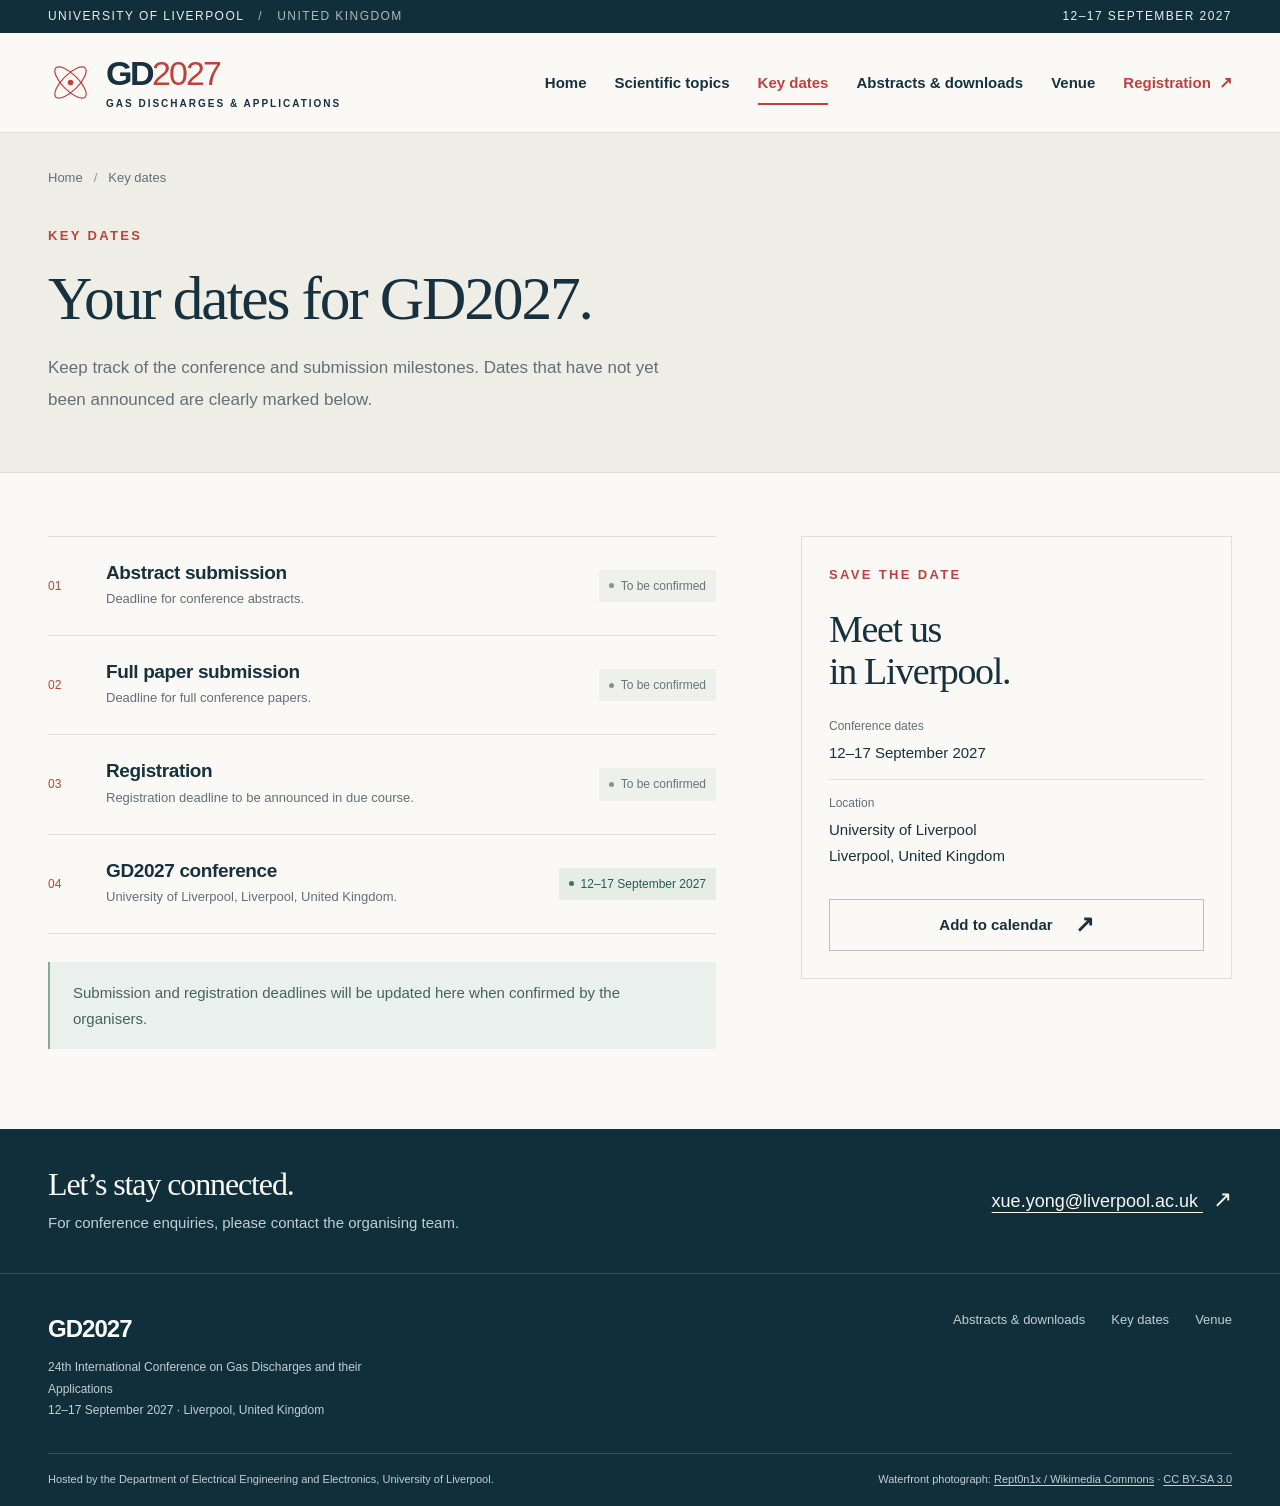
==== commit e1545703: "Add public Microsoft Forms registration links" ====
--- a/key-dates.html
+++ b/key-dates.html
@@ -3,15 +3,15 @@
 <meta charset="utf-8"><meta name="viewport" content="width=device-width, initial-scale=1">
 <title>Key dates | GD2027 · Liverpool</title><meta name="description" content="Conference dates and submission milestones for GD2027, Liverpool, 12–17 September 2027. Abstract, full paper and registration deadlines will be confirmed.">
 <meta name="theme-color" content="#112e3b"><meta property="og:title" content="Key dates | GD2027"><meta property="og:description" content="Conference dates and submission milestones for GD2027, Liverpool, 12–17 September 2027. Abstract, full paper and registration deadlines will be confirmed."><meta property="og:type" content="website">
-<link rel="icon" href="assets/images/favicon.svg" type="image/svg+xml"><link rel="stylesheet" href="assets/css/style.css?v=4c4ad4f8e2"><script src="assets/js/main.js" defer></script>
+<link rel="icon" href="assets/images/favicon.svg" type="image/svg+xml"><link rel="stylesheet" href="assets/css/style.css?v=1df023d006"><script src="assets/js/main.js?v=b55b2235b6" defer></script>
 <script type="application/ld+json">{"@context": "https://schema.org", "@type": "Event", "name": "24th International Conference on Gas Discharges and their Applications (GD2027)", "startDate": "2027-09-12", "endDate": "2027-09-17", "eventAttendanceMode": "https://schema.org/OfflineEventAttendanceMode", "location": {"@type": "Place", "name": "University of Liverpool", "address": {"@type": "PostalAddress", "addressLocality": "Liverpool", "addressCountry": "GB"}}, "organizer": {"@type": "Organization", "name": "Department of Electrical Engineering and Electronics, University of Liverpool", "email": "xue.yong@liverpool.ac.uk"}, "description": "International Conference on Gas Discharges and their Applications. 12–17 September 2027, Liverpool, United Kingdom."}</script>
-<noscript><style>@media(max-width:800px){.site-header{position:static}.header-inner{flex-wrap:wrap;padding-block:18px}.menu-toggle{display:none}.site-nav{display:flex;position:static;flex-direction:row;flex-wrap:wrap;box-shadow:none;padding:0;border:0}.site-nav a{padding:8px 10px}}</style></noscript>
+<noscript><style>@media(max-width:960px){.site-header{position:static}.header-inner{flex-wrap:wrap;padding-block:18px}.menu-toggle{display:none}.site-nav{display:flex;position:static;flex-direction:row;flex-wrap:wrap;box-shadow:none;padding:0;border:0}.site-nav a{padding:8px 10px}}</style></noscript>
 </head><body><a class="skip-link" href="#main">Skip to main content</a>
 <div class="utility"><div class="wrap"><p>University of Liverpool <span class="place">&nbsp; / &nbsp; United Kingdom</span></p><p>12–17 September 2027</p></div></div>
 <header class="site-header"><div class="wrap header-inner">
   <a class="brand" href="index.html" aria-label="GD2027 home"><svg class="brand-symbol" viewBox="0 0 48 48" fill="none" aria-hidden="true"><ellipse cx="24" cy="24" rx="22" ry="8.5" transform="rotate(-45 24 24)" stroke="currentColor" stroke-width="1.3"/><ellipse cx="24" cy="24" rx="22" ry="8.5" transform="rotate(45 24 24)" stroke="currentColor" stroke-width="1.3"/><circle cx="24" cy="24" r="3" fill="currentColor"/></svg><div><div class="brand-word">GD<span>2027</span></div><span class="brand-tag">GAS DISCHARGES & APPLICATIONS</span></div></a>
   <button class="menu-toggle" type="button" aria-expanded="false" aria-controls="site-nav">Menu <svg class="" viewBox="0 0 24 24" fill="none" stroke="currentColor" stroke-width="1.4" stroke-linecap="round" stroke-linejoin="round" aria-hidden="true"><path d="M3 6h18M3 12h18M3 18h18"/></svg></button>
-  <nav class="site-nav" id="site-nav" aria-label="Main navigation"><a href="index.html">Home</a><a href="scientific-topics.html">Scientific topics</a><a href="key-dates.html" aria-current="page">Key dates</a><a href="submissions.html">Abstracts & downloads</a><a href="venue.html">Venue</a></nav>
+  <nav class="site-nav" id="site-nav" aria-label="Main navigation"><a href="index.html">Home</a><a href="scientific-topics.html">Scientific topics</a><a href="key-dates.html" aria-current="page">Key dates</a><a href="submissions.html">Abstracts & downloads</a><a href="venue.html">Venue</a><a class="nav-registration" href="https://forms.cloud.microsoft/Pages/ResponsePage.aspx?id=MVElUymxEECG4UdL_X6AdhDhi7ACoJ5Oofj2np8QZvdUQk5DSDA5MzRRNlBFSkhVM005MzdXSk5IQy4u" target="_blank" rel="noopener noreferrer">Registration <span class="arrow" aria-hidden="true">↗</span></a></nav>
 </div></header><main id="main"><section class="page-heading"><div class="wrap"><div class="breadcrumb"><a href="index.html">Home</a><span aria-hidden="true">/</span>Key dates</div><span class="eyebrow">Key dates</span><h1>Your dates for GD2027.</h1><p class="intro">Keep track of the conference and submission milestones. Dates that have not yet been announced are clearly marked below.</p></div></section><section class="page-content"><div class="wrap content-grid"><div><ol class="date-list"><li class="date-item"><span class="date-index">01</span><div><h2>Abstract submission</h2><p>Deadline for conference abstracts.</p></div><span class="status">To be confirmed</span></li><li class="date-item"><span class="date-index">02</span><div><h2>Full paper submission</h2><p>Deadline for full conference papers.</p></div><span class="status">To be confirmed</span></li><li class="date-item"><span class="date-index">03</span><div><h2>Registration</h2><p>Registration deadline to be announced in due course.</p></div><span class="status">To be confirmed</span></li><li class="date-item"><span class="date-index">04</span><div><h2>GD2027 conference</h2><p>University of Liverpool, Liverpool, United Kingdom.</p></div><span class="status confirmed">12–17 September 2027</span></li></ol><div class="info-note">Submission and registration deadlines will be updated here when confirmed by the organisers.</div></div><aside class="detail-panel"><span class="eyebrow red">Save the date</span><h2>Meet us<br>in Liverpool.</h2><div class="detail-row"><span class="label">Conference dates</span>12–17 September 2027</div><div class="detail-row"><span class="label">Location</span>University of Liverpool<br>Liverpool, United Kingdom</div><a class="button light" href="documents/gd2027-conference.ics" download>Add to calendar <span class="arrow" aria-hidden="true">↗</span></a></aside></div></section></main><section class="contact-strip" aria-labelledby="contact-heading"><div class="wrap"><div><h2 id="contact-heading">Let’s stay connected.</h2><p>For conference enquiries, please contact the organising team.</p></div><a href="mailto:xue.yong@liverpool.ac.uk">xue.yong@liverpool.ac.uk <span class="arrow" aria-hidden="true">↗</span></a></div></section>
 <footer class="site-footer"><div class="wrap">
   <div class="footer-main"><div><div class="footer-title">GD2027</div><p>24th International Conference on Gas Discharges and their Applications<br>12–17 September 2027 · Liverpool, United Kingdom</p></div><nav class="footer-links" aria-label="Footer navigation"><a href="submissions.html">Abstracts & downloads</a><a href="key-dates.html">Key dates</a><a href="venue.html">Venue</a></nav></div>
--- a/assets/css/style.css
+++ b/assets/css/style.css
@@ -52,6 +52,8 @@
 .site-nav a::after { content: ''; position: absolute; bottom: 25px; left: 0; right: 0; height: 2px; background: var(--red); transform: scaleX(0); transition: transform .2s; }
 .site-nav a[aria-current='page']::after, .site-nav a:hover::after { transform: scaleX(1); }
 .site-nav a[aria-current='page'] { color: var(--red); }
+.site-nav .nav-registration { color: var(--red); }
+.site-nav .nav-registration .arrow { font-size: 16px; margin-left: 4px; }
 .menu-toggle { display: none; border: 1px solid var(--line); border-radius: 0; background: transparent; padding: 8px 12px; align-items: center; gap: 8px; color: var(--ink); cursor: pointer; }
 .menu-toggle svg { width: 18px; }
 .hero { position: relative; isolation: isolate; min-height: 575px; color: white; background: var(--navy); overflow: hidden; }
@@ -65,11 +67,13 @@
 .hero-meta { display: flex; gap: 22px; color: #cddcde; font-size: 15px; margin-bottom: 29px; }
 .hero-meta span { display: inline-flex; align-items: center; gap: 8px; }
 .hero-meta svg { width: 15px; height: 15px; }
-.hero-actions { display: flex; align-items: center; flex-wrap: wrap; gap: 24px; }
+.hero-actions { display: flex; align-items: center; flex-wrap: wrap; gap: 24px; max-width: 660px; }
 .button { display: inline-flex; min-height: 47px; justify-content: center; align-items: center; gap: 12px; padding: 12px 22px; font-size: 15px; font-weight: 600; text-decoration: none; border: 1px solid var(--red); background: var(--red); color: white; transition: background .2s, border-color .2s; }
 .button:hover { background: var(--red-dark); border-color: var(--red-dark); }
 .button.light { background: transparent; color: var(--ink); border-color: #b7c1bd; }
 .button.light:hover { background: white; border-color: var(--ink); }
+.button.hero-register { color: white; background: transparent; border-color: #b5c9cb; }
+.button.hero-register:hover { background: #ffffff18; border-color: white; }
 .text-link { display: inline-flex; align-items: center; font-size: 15px; font-weight: 650; text-decoration: none; gap: 8px; }
 .text-link:hover { text-decoration: underline; }
 .text-link .arrow { margin-left: 3px; }
@@ -111,6 +115,17 @@
 .home-cfp .abstract-note .button { margin-top: 10px; width: 100%; }
 .cfp-quick-links { border-top: 1px solid #cbd7d1; margin-top: 24px; padding-top: 20px; display: grid; gap: 14px; }
 .cfp-quick-links .text-link { font-size: 13px; }
+.local-guide .guide-research { display: flex; justify-content: space-between; margin-top: 18px; font-size: 15px; }
+.guide-city { margin-top: 30px; padding-top: 26px; border-top: 1px solid #cbd7d1; }
+.guide-city h4 { margin: 0 0 9px; font-family: var(--serif); font-weight: 400; font-size: 26px; line-height: 1.3; }
+.guide-links { padding: 0; margin: 0; list-style: none; }
+.guide-links li { border-bottom: 1px solid #cbd7d1; }
+.guide-links li:last-child { border-bottom: 0; }
+.guide-links a { display: grid; grid-template-columns: minmax(0, 1fr) 20px; align-items: start; gap: 12px; padding-block: 17px; text-decoration: none; }
+.guide-links strong { display: block; font-size: 16px; line-height: 1.5; font-weight: 600; color: #204a40; }
+.guide-links small { display: block; margin-top: 5px; font-size: 14px; line-height: 1.65; color: #586e6b; }
+.guide-links .arrow { margin: 5px 0 0; color: #204a40; }
+.guide-links a:hover strong { text-decoration: underline; text-underline-offset: 4px; }
 .section-heading { display: flex; align-items: end; justify-content: space-between; gap: 25px; margin-bottom: 30px; }
 .section-heading .eyebrow { margin-bottom: 14px; }
 .section-heading h2 { margin-bottom: 0; }
@@ -209,6 +224,13 @@
   .content-grid { gap: 45px; }
   .city-copy { padding: 40px; }
 }
+@media (max-width: 960px) {
+  .menu-toggle { display: flex; font-size: 13px; }
+  .site-nav { display: none; position: absolute; top: 100%; left: 0; right: 0; background: var(--paper); flex-direction: column; align-items: stretch; gap: 0; border-bottom: 1px solid var(--line); padding: 10px 20px 20px; box-shadow: 0 16px 20px #112e3b10; max-height: calc(100dvh - 135px); overflow-y: auto; }
+  .site-nav.is-open { display: flex; }
+  .site-nav a { padding: 15px 5px; font-size: 17px; border-bottom: 1px solid var(--line); }
+  .site-nav a::after { display: none; }
+}
 @media (max-width: 800px) {
   .wrap { width: calc(100% - 40px); }
   .utility .wrap { font-size: 10px; min-height: 29px; letter-spacing: .08em; }
@@ -217,11 +239,6 @@
   .brand-symbol { width: 35px; height: 35px; }
   .brand-word { font-size: 30px; }
   .brand-tag { font-size: 9px; margin-top: 5px; }
-  .menu-toggle { display: flex; font-size: 13px; }
-  .site-nav { display: none; position: absolute; top: 100%; left: 0; right: 0; background: var(--paper); flex-direction: column; align-items: stretch; gap: 0; border-bottom: 1px solid var(--line); padding: 10px 20px 20px; box-shadow: 0 16px 20px #112e3b10; max-height: calc(100dvh - 105px); overflow-y: auto; }
-  .site-nav.is-open { display: flex; }
-  .site-nav a { padding: 15px 5px; font-size: 17px; border-bottom: 1px solid var(--line); }
-  .site-nav a::after { display: none; }
   .hero { min-height: 600px; }
   .hero-image { inset: 0; width: 100%; object-position: 55% 50%; }
   .hero::before { background: linear-gradient(90deg,rgba(17,46,59,.96),rgba(17,46,59,.84) 45%,rgba(17,46,59,.43)); }
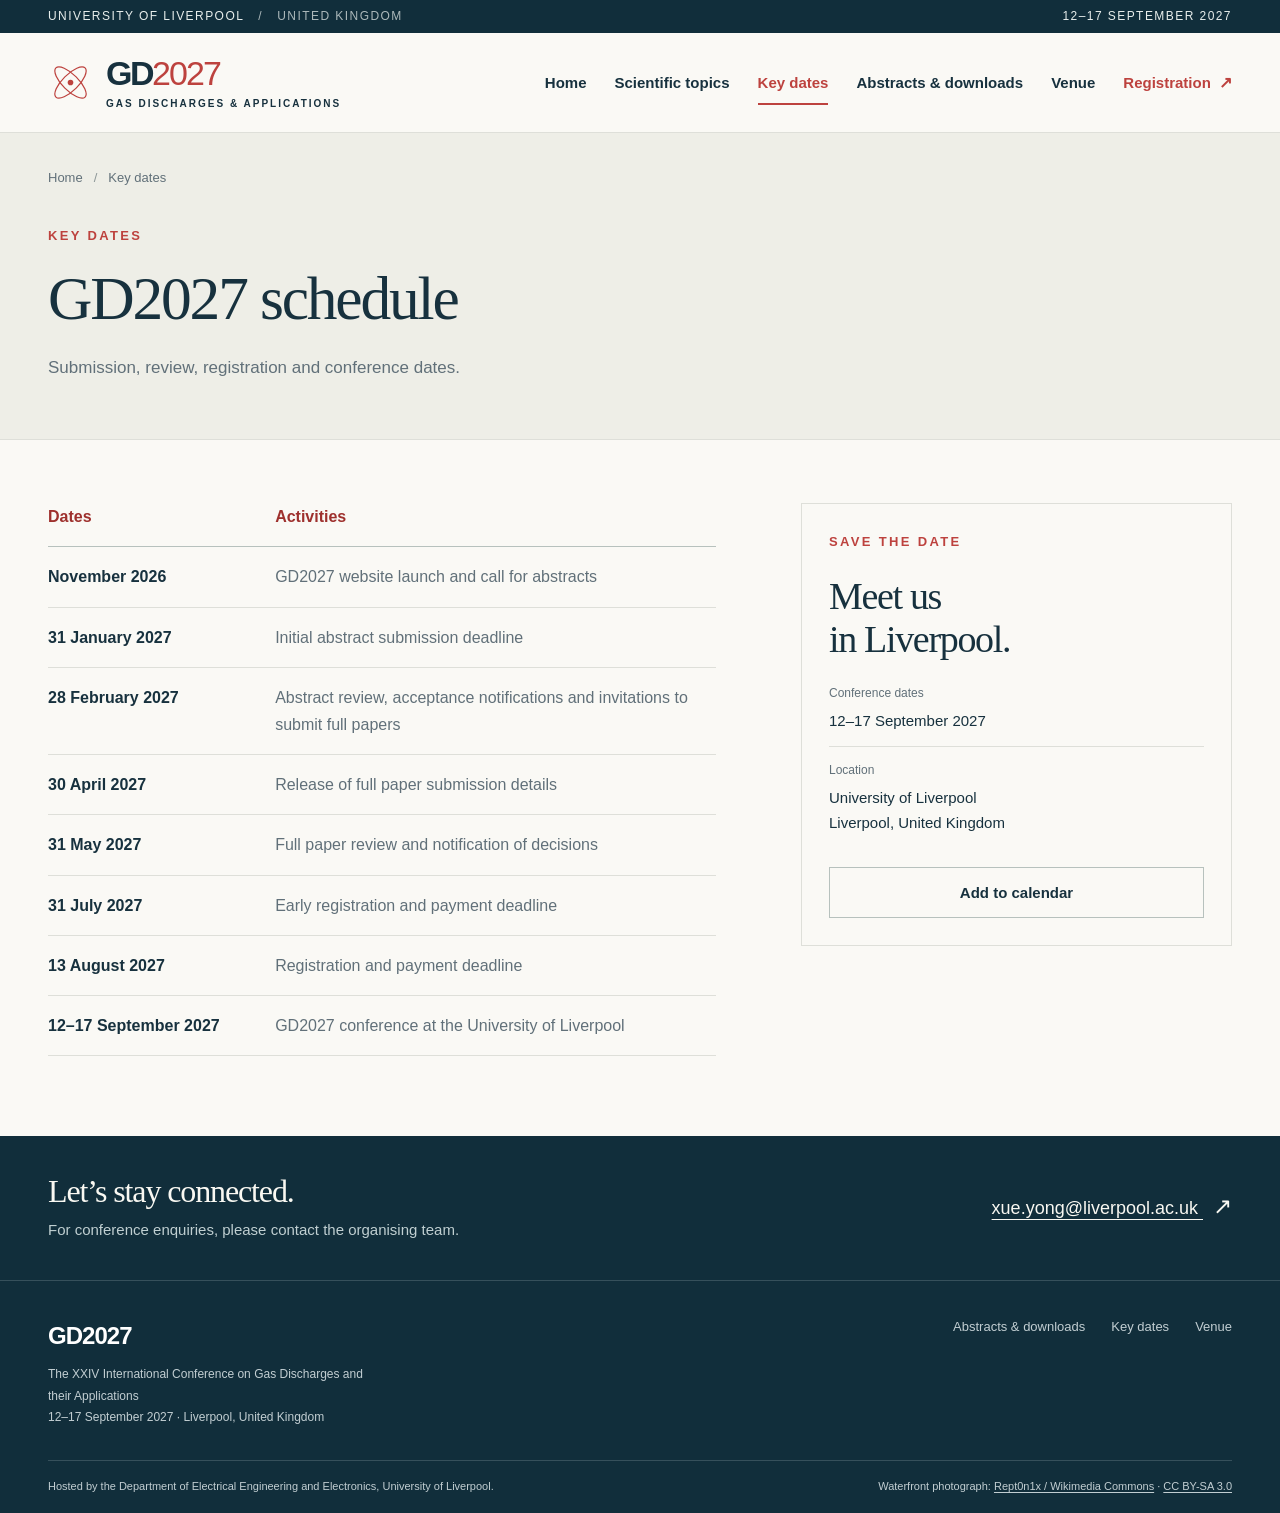
==== commit ea3f7285: "Update GD2027 conference information and key dates" ====
--- a/key-dates.html
+++ b/key-dates.html
@@ -1,10 +1,10 @@
 <!doctype html>
 <html lang="en-GB"><head>
 <meta charset="utf-8"><meta name="viewport" content="width=device-width, initial-scale=1">
-<title>Key dates | GD2027 · Liverpool</title><meta name="description" content="Conference dates and submission milestones for GD2027, Liverpool, 12–17 September 2027. Abstract, full paper and registration deadlines will be confirmed.">
-<meta name="theme-color" content="#112e3b"><meta property="og:title" content="Key dates | GD2027"><meta property="og:description" content="Conference dates and submission milestones for GD2027, Liverpool, 12–17 September 2027. Abstract, full paper and registration deadlines will be confirmed."><meta property="og:type" content="website">
-<link rel="icon" href="assets/images/favicon.svg" type="image/svg+xml"><link rel="stylesheet" href="assets/css/style.css?v=1df023d006"><script src="assets/js/main.js?v=b55b2235b6" defer></script>
-<script type="application/ld+json">{"@context": "https://schema.org", "@type": "Event", "name": "24th International Conference on Gas Discharges and their Applications (GD2027)", "startDate": "2027-09-12", "endDate": "2027-09-17", "eventAttendanceMode": "https://schema.org/OfflineEventAttendanceMode", "location": {"@type": "Place", "name": "University of Liverpool", "address": {"@type": "PostalAddress", "addressLocality": "Liverpool", "addressCountry": "GB"}}, "organizer": {"@type": "Organization", "name": "Department of Electrical Engineering and Electronics, University of Liverpool", "email": "xue.yong@liverpool.ac.uk"}, "description": "International Conference on Gas Discharges and their Applications. 12–17 September 2027, Liverpool, United Kingdom."}</script>
+<title>Key dates | GD2027 · Liverpool</title><meta name="description" content="Find the GD2027 abstract deadline, review milestones, registration and payment deadlines, and conference dates.">
+<meta name="theme-color" content="#112e3b"><meta property="og:title" content="Key dates | GD2027"><meta property="og:description" content="Find the GD2027 abstract deadline, review milestones, registration and payment deadlines, and conference dates."><meta property="og:type" content="website">
+<link rel="icon" href="assets/images/favicon.svg" type="image/svg+xml"><link rel="stylesheet" href="assets/css/style.css?v=16c2667c90"><script src="assets/js/main.js?v=b55b2235b6" defer></script>
+<script type="application/ld+json">{"@context": "https://schema.org", "@type": "Event", "name": "The XXIV International Conference on Gas Discharges and their Applications (GD2027)", "startDate": "2027-09-12", "endDate": "2027-09-17", "eventAttendanceMode": "https://schema.org/OfflineEventAttendanceMode", "location": {"@type": "Place", "name": "University of Liverpool", "address": {"@type": "PostalAddress", "addressLocality": "Liverpool", "addressCountry": "GB"}}, "organizer": {"@type": "Organization", "name": "Department of Electrical Engineering and Electronics, University of Liverpool", "email": "xue.yong@liverpool.ac.uk"}, "description": "The XXIV International Conference on Gas Discharges and their Applications. 12–17 September 2027, Liverpool, United Kingdom."}</script>
 <noscript><style>@media(max-width:960px){.site-header{position:static}.header-inner{flex-wrap:wrap;padding-block:18px}.menu-toggle{display:none}.site-nav{display:flex;position:static;flex-direction:row;flex-wrap:wrap;box-shadow:none;padding:0;border:0}.site-nav a{padding:8px 10px}}</style></noscript>
 </head><body><a class="skip-link" href="#main">Skip to main content</a>
 <div class="utility"><div class="wrap"><p>University of Liverpool <span class="place">&nbsp; / &nbsp; United Kingdom</span></p><p>12–17 September 2027</p></div></div>
@@ -12,8 +12,8 @@
   <a class="brand" href="index.html" aria-label="GD2027 home"><svg class="brand-symbol" viewBox="0 0 48 48" fill="none" aria-hidden="true"><ellipse cx="24" cy="24" rx="22" ry="8.5" transform="rotate(-45 24 24)" stroke="currentColor" stroke-width="1.3"/><ellipse cx="24" cy="24" rx="22" ry="8.5" transform="rotate(45 24 24)" stroke="currentColor" stroke-width="1.3"/><circle cx="24" cy="24" r="3" fill="currentColor"/></svg><div><div class="brand-word">GD<span>2027</span></div><span class="brand-tag">GAS DISCHARGES & APPLICATIONS</span></div></a>
   <button class="menu-toggle" type="button" aria-expanded="false" aria-controls="site-nav">Menu <svg class="" viewBox="0 0 24 24" fill="none" stroke="currentColor" stroke-width="1.4" stroke-linecap="round" stroke-linejoin="round" aria-hidden="true"><path d="M3 6h18M3 12h18M3 18h18"/></svg></button>
   <nav class="site-nav" id="site-nav" aria-label="Main navigation"><a href="index.html">Home</a><a href="scientific-topics.html">Scientific topics</a><a href="key-dates.html" aria-current="page">Key dates</a><a href="submissions.html">Abstracts & downloads</a><a href="venue.html">Venue</a><a class="nav-registration" href="https://forms.cloud.microsoft/Pages/ResponsePage.aspx?id=MVElUymxEECG4UdL_X6AdhDhi7ACoJ5Oofj2np8QZvdUQk5DSDA5MzRRNlBFSkhVM005MzdXSk5IQy4u" target="_blank" rel="noopener noreferrer">Registration <span class="arrow" aria-hidden="true">↗</span></a></nav>
-</div></header><main id="main"><section class="page-heading"><div class="wrap"><div class="breadcrumb"><a href="index.html">Home</a><span aria-hidden="true">/</span>Key dates</div><span class="eyebrow">Key dates</span><h1>Your dates for GD2027.</h1><p class="intro">Keep track of the conference and submission milestones. Dates that have not yet been announced are clearly marked below.</p></div></section><section class="page-content"><div class="wrap content-grid"><div><ol class="date-list"><li class="date-item"><span class="date-index">01</span><div><h2>Abstract submission</h2><p>Deadline for conference abstracts.</p></div><span class="status">To be confirmed</span></li><li class="date-item"><span class="date-index">02</span><div><h2>Full paper submission</h2><p>Deadline for full conference papers.</p></div><span class="status">To be confirmed</span></li><li class="date-item"><span class="date-index">03</span><div><h2>Registration</h2><p>Registration deadline to be announced in due course.</p></div><span class="status">To be confirmed</span></li><li class="date-item"><span class="date-index">04</span><div><h2>GD2027 conference</h2><p>University of Liverpool, Liverpool, United Kingdom.</p></div><span class="status confirmed">12–17 September 2027</span></li></ol><div class="info-note">Submission and registration deadlines will be updated here when confirmed by the organisers.</div></div><aside class="detail-panel"><span class="eyebrow red">Save the date</span><h2>Meet us<br>in Liverpool.</h2><div class="detail-row"><span class="label">Conference dates</span>12–17 September 2027</div><div class="detail-row"><span class="label">Location</span>University of Liverpool<br>Liverpool, United Kingdom</div><a class="button light" href="documents/gd2027-conference.ics" download>Add to calendar <span class="arrow" aria-hidden="true">↗</span></a></aside></div></section></main><section class="contact-strip" aria-labelledby="contact-heading"><div class="wrap"><div><h2 id="contact-heading">Let’s stay connected.</h2><p>For conference enquiries, please contact the organising team.</p></div><a href="mailto:xue.yong@liverpool.ac.uk">xue.yong@liverpool.ac.uk <span class="arrow" aria-hidden="true">↗</span></a></div></section>
+</div></header><main id="main"><section class="page-heading"><div class="wrap"><div class="breadcrumb"><a href="index.html">Home</a><span aria-hidden="true">/</span>Key dates</div><span class="eyebrow">Key dates</span><h1>GD2027 schedule</h1><p class="intro">Submission, review, registration and conference dates.</p></div></section><section class="page-content"><div class="wrap content-grid"><div><table class="date-table" aria-label="GD2027 dates and activities"><thead><tr><th scope="col">Dates</th><th scope="col">Activities</th></tr></thead><tbody><tr><th scope="row">November 2026</th><td>GD2027 website launch and call for abstracts</td></tr><tr><th scope="row">31 January 2027</th><td>Initial abstract submission deadline</td></tr><tr><th scope="row">28 February 2027</th><td>Abstract review, acceptance notifications and invitations to submit full papers</td></tr><tr><th scope="row">30 April 2027</th><td>Release of full paper submission details</td></tr><tr><th scope="row">31 May 2027</th><td>Full paper review and notification of decisions</td></tr><tr><th scope="row">31 July 2027</th><td>Early registration and payment deadline</td></tr><tr><th scope="row">13 August 2027</th><td>Registration and payment deadline</td></tr><tr><th scope="row">12–17 September 2027</th><td>GD2027 conference at the University of Liverpool</td></tr></tbody></table></div><aside class="detail-panel"><span class="eyebrow red">Save the date</span><h2>Meet us<br>in Liverpool.</h2><div class="detail-row"><span class="label">Conference dates</span>12–17 September 2027</div><div class="detail-row"><span class="label">Location</span>University of Liverpool<br>Liverpool, United Kingdom</div><a class="button light" href="documents/gd2027-conference.ics" download>Add to calendar</a></aside></div></section></main><section class="contact-strip" aria-labelledby="contact-heading"><div class="wrap"><div><h2 id="contact-heading">Let’s stay connected.</h2><p>For conference enquiries, please contact the organising team.</p></div><a href="mailto:xue.yong@liverpool.ac.uk">xue.yong@liverpool.ac.uk <span class="arrow" aria-hidden="true">↗</span></a></div></section>
 <footer class="site-footer"><div class="wrap">
-  <div class="footer-main"><div><div class="footer-title">GD2027</div><p>24th International Conference on Gas Discharges and their Applications<br>12–17 September 2027 · Liverpool, United Kingdom</p></div><nav class="footer-links" aria-label="Footer navigation"><a href="submissions.html">Abstracts & downloads</a><a href="key-dates.html">Key dates</a><a href="venue.html">Venue</a></nav></div>
+  <div class="footer-main"><div><div class="footer-title">GD2027</div><p>The XXIV International Conference on Gas Discharges and their Applications<br>12–17 September 2027 · Liverpool, United Kingdom</p></div><nav class="footer-links" aria-label="Footer navigation"><a href="submissions.html">Abstracts & downloads</a><a href="key-dates.html">Key dates</a><a href="venue.html">Venue</a></nav></div>
   <div class="footer-bottom"><p>Hosted by the Department of Electrical Engineering and Electronics, University of Liverpool.</p><p>Waterfront photograph: <a href="https://commons.wikimedia.org/wiki/File:Liverpool_skyline_from_the_Mersey_Ferry_-_2012-05-27.JPG" target="_blank" rel="noopener noreferrer">Rept0n1x / Wikimedia Commons</a> · <a href="https://creativecommons.org/licenses/by-sa/3.0/" target="_blank" rel="noopener noreferrer">CC BY-SA 3.0</a></p></div>
 </div></footer></body></html>
--- a/assets/css/style.css
+++ b/assets/css/style.css
@@ -61,9 +61,7 @@
 .hero::before { content: ''; position: absolute; z-index: -1; inset: 0; background: linear-gradient(90deg, #112e3b 0%, rgba(17,46,59,.97) 29%, rgba(17,46,59,.8) 46%, rgba(17,46,59,.18) 74%, rgba(17,46,59,.1)); }
 .hero .wrap { position: relative; padding-top: 60px; padding-bottom: 67px; }
 .hero .eyebrow { color: #d9bc9b; margin-bottom: 20px; font-size: 12px; }
-.hero h1 { margin-bottom: 24px; max-width: 660px; font-size: clamp(47px, 5.4vw, 78px); line-height: 1.05; letter-spacing: -.042em; }
-.hero h1 em { font-weight: 400; color: #e7c2a8; }
-.hero-title { font-size: 20px; line-height: 1.65; max-width: 520px; color: #e2e8e9; margin-bottom: 28px; }
+.hero h1 { margin-bottom: 24px; max-width: 645px; font-size: clamp(2.5rem, 4.6vw, 3.875rem); line-height: 1.09; letter-spacing: -.035em; text-wrap: balance; }
 .hero-meta { display: flex; gap: 22px; color: #cddcde; font-size: 15px; margin-bottom: 29px; }
 .hero-meta span { display: inline-flex; align-items: center; gap: 8px; }
 .hero-meta svg { width: 15px; height: 15px; }
@@ -106,7 +104,7 @@
 .abstract-note .text-link { color: #204a40; }
 .home-cfp .welcome-grid { grid-template-columns: minmax(0, 1.65fr) minmax(0, 1fr); gap: 80px; }
 .cfp-subheading { font-family: var(--serif); font-size: 30px; font-weight: 400; color: var(--ink); margin: 32px 0 15px; }
-.cfp-deadlines { margin: 24px 0 0; }
+.cfp-deadlines { margin: 24px 0 16px; }
 .cfp-deadlines > div { display: grid; grid-template-columns: minmax(0, 1.15fr) minmax(0, 1fr); gap: 22px; border-top: 1px solid var(--line); padding-block: 14px; font-size: 15px; }
 .cfp-deadlines > div:last-child { border-bottom: 1px solid var(--line); }
 .cfp-deadlines dt { color: var(--ink); }
@@ -179,21 +177,18 @@
 .info-note { background: var(--sage); padding: 18px 23px; border-left: 2px solid #8aa897; font-size: 15px; color: #486259; margin-top: 28px; }
 .info-note p:last-child { margin-bottom: 0; }
 .topic-details { display: grid; grid-template-columns: 1fr 1fr; gap: 0 50px; }
-.topic-detail { display: flex; gap: 22px; border-top: 1px solid var(--line); padding: 27px 0; }
-.topic-detail .topic-number { padding-top: 5px; }
+.topic-detail { border-top: 1px solid var(--line); padding: 27px 0; }
 .topic-detail h2 { font-family: var(--sans); font-size: 23px; letter-spacing: -.03em; font-weight: 550; margin-bottom: 11px; }
 .topic-detail p { font-size: 16px; color: var(--muted); margin-bottom: 0; }
 .bottom-note { border-top: 1px solid var(--line); margin-top: 12px; padding-top: 25px; font-size: 15px; color: var(--muted); }
-.date-list { margin: 0; padding: 0; list-style: none; }
-.date-item { display: grid; grid-template-columns: 42px 1fr auto; align-items: center; gap: 16px; padding-block: 25px; border-top: 1px solid var(--line); }
-.date-item:last-child { border-bottom: 1px solid var(--line); }
-.date-index { color: var(--red); font-size: 12px; }
-.date-item h2 { font-family: var(--sans); font-size: 19px; font-weight: 550; margin: 0 0 5px; letter-spacing: -.02em; }
-.date-item p { font-size: 13px; margin: 0; color: var(--muted); }
+.date-table { width: 100%; border-collapse: collapse; text-align: left; font-size: 1rem; }
+.date-table th, .date-table td { vertical-align: top; padding: 16px 0; border-bottom: 1px solid var(--line); }
+.date-table th:first-child { width: 34%; padding-inline-end: 20px; }
+.date-table thead th { padding-top: 0; border-color: #b7c1bd; color: var(--red-dark); }
+.date-table tbody th { font-weight: 600; }
+.date-table td { color: var(--muted); }
 .status { display: inline-flex; align-items: center; gap: 7px; font-size: 12px; color: #697671; padding: 6px 10px; background: #eef0eb; white-space: nowrap; }
 .status::before { content: ''; width: 5px; height: 5px; background: #85938b; border-radius: 50%; }
-.status.confirmed { color: #275c49; background: #e6ede6; }
-.status.confirmed::before { background: #42725b; }
 .download-list { margin-top: 32px; }
 .download-row { display: flex; justify-content: space-between; align-items: center; gap: 20px; border-top: 1px solid var(--line); padding: 24px 0; }
 .download-row:last-child { border-bottom: 1px solid var(--line); }
@@ -201,11 +196,7 @@
 .download-row p { font-size: 13px; margin: 0; }
 .download-icon { display: flex; align-items: center; gap: 16px; }
 .file-icon { width: 29px; height: 33px; color: var(--red); }
-.steps { counter-reset: instructions; margin-top: 38px; }
-.step { display: flex; gap: 20px; margin-bottom: 25px; }
-.step-number { width: 26px; height: 26px; border: 1px solid #c6cdc7; border-radius: 50%; font-size: 12px; display: grid; place-items: center; margin-top: 2px; flex-shrink: 0; }
-.step h3 { font-size: 18px; margin-bottom: 7px; }
-.step p { font-size: 15px; margin: 0; }
+.submission-notice { margin-top: 38px; }
 .venue-photo { margin: 0 0 39px; }
 .venue-photo img { max-height: 370px; object-fit: cover; }
 .venue-photo figcaption { font-size: 12px; margin-top: 9px; color: var(--muted); }
@@ -243,8 +234,7 @@
   .hero-image { inset: 0; width: 100%; object-position: 55% 50%; }
   .hero::before { background: linear-gradient(90deg,rgba(17,46,59,.96),rgba(17,46,59,.84) 45%,rgba(17,46,59,.43)); }
   .hero .wrap { padding-block: 49px 70px; }
-  .hero h1 { font-size: clamp(44px,8.5vw,66px); max-width: 590px; }
-  .hero-title { font-size: 19px; }
+  .hero h1 { font-size: clamp(2rem, 7vw, 3.4rem); max-width: 590px; }
   .hero-caption { display: none; }
   .hero-meta { flex-wrap: wrap; gap: 10px 20px; }
   .facts .wrap { grid-template-columns: 1fr 1fr; gap: 22px 0; }
@@ -276,7 +266,6 @@
   .page-content { padding-block: 43px 55px; }
   .content-grid { grid-template-columns: 1fr; gap: 35px; }
   .topic-details { gap: 0 28px; }
-  .topic-detail { gap: 14px; }
   .topic-detail h2 { font-size: 20px; }
   .topic-detail p { font-size: 15px; }
 }
@@ -286,9 +275,7 @@
   .brand-tag { max-width: 140px; font-size: 8px; letter-spacing: .1em; line-height: 1.4; }
   .menu-toggle { padding: 8px 10px; font-size: 13px; }
   .hero { min-height: 570px; }
-  .hero h1 { font-size: 47px; }
   .hero .eyebrow { font-size: 10px; letter-spacing: .14em; }
-  .hero-title { font-size: 17px; }
   .hero-meta { flex-direction: column; font-size: 13px; }
   .hero-actions { gap: 20px; }
   .hero-actions .text-link { font-size: 13px; }
@@ -298,8 +285,7 @@
   .fact strong { font-size: 15px; }
   .topic-details { grid-template-columns: 1fr; }
   .topic-item { gap: 10px; }
-  .date-item { grid-template-columns: 25px 1fr; gap: 10px; }
-  .date-item .status { grid-column: 2; justify-self: start; }
+  .date-table th:first-child { width: 37%; padding-inline-end: 12px; }
   .download-row { align-items: start; flex-direction: column; gap: 16px; }
   .download-row > .text-link, .download-row > .status { margin-left: 45px; }
   .detail-panel { padding: 23px; }
@@ -313,7 +299,7 @@
   .site-header { position: static; }
   .hero { min-height: auto; color: var(--ink); background: white; }
   .hero-image, .hero::before, .hero-caption { display: none; }
-  .hero-title, .hero-meta, .hero h1 em { color: var(--ink); }
+  .hero-meta { color: var(--ink); }
   .wrap { width: 100%; }
   .section, .page-content { padding-block: 25px; }
 }
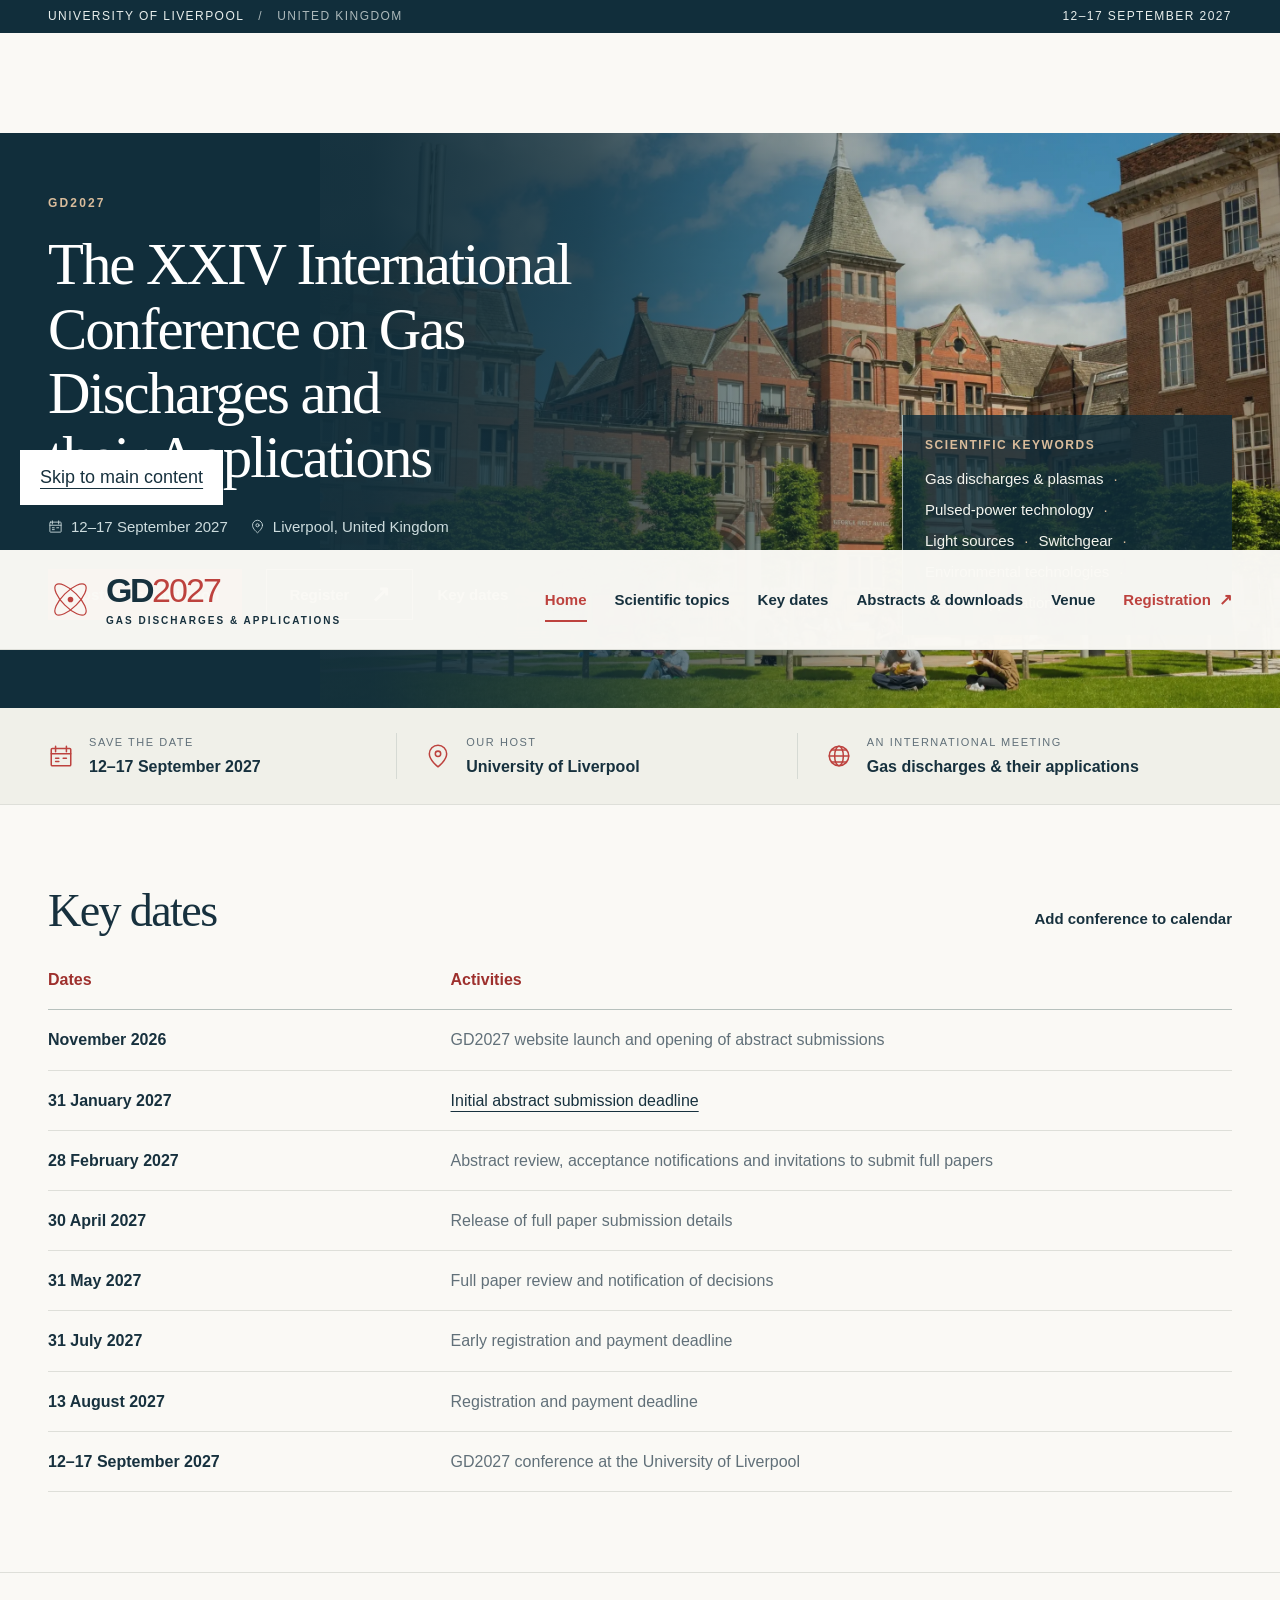
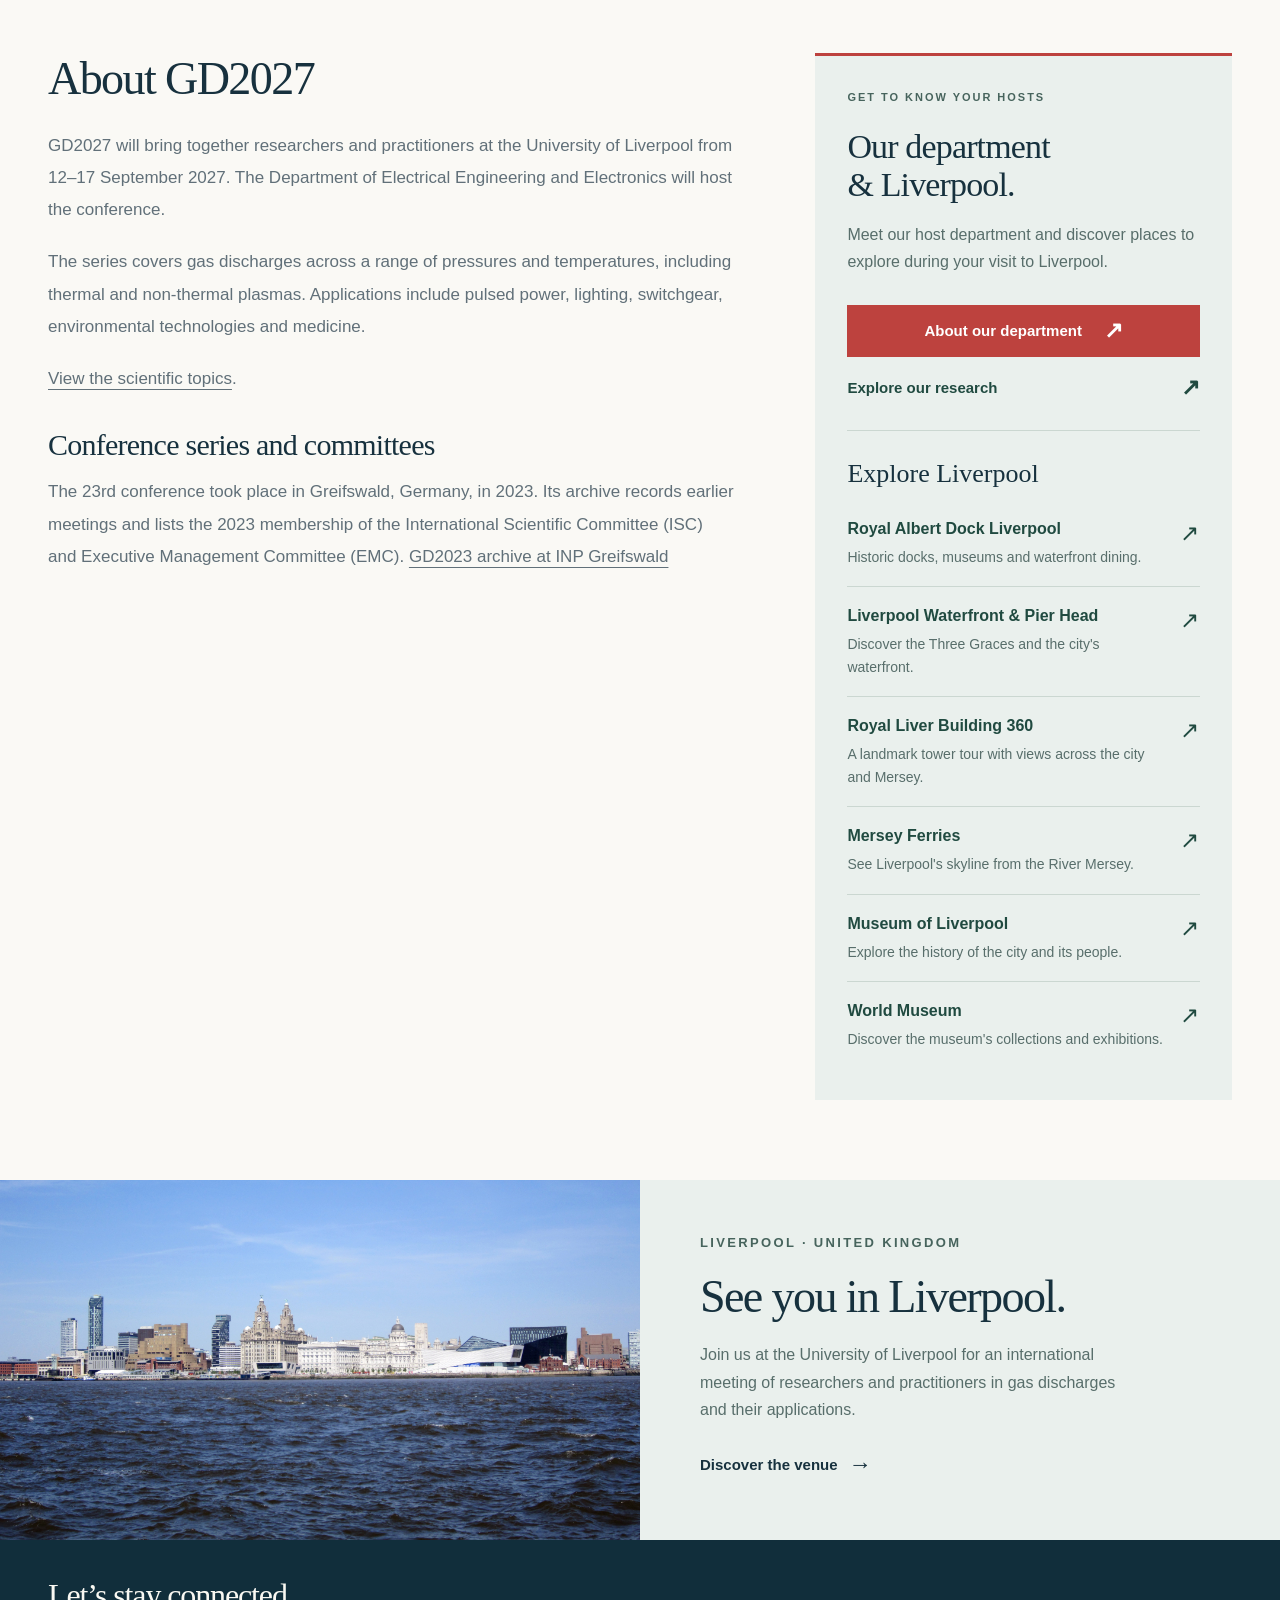
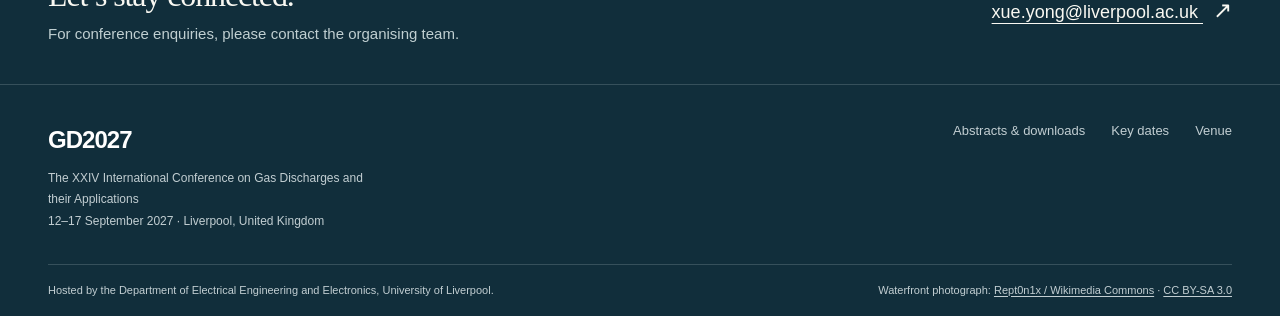
==== commit 93e0731e: "Move key dates to the GD2027 homepage" ====
--- a/key-dates.html
+++ b/key-dates.html
@@ -1,19 +1,6 @@
 <!doctype html>
 <html lang="en-GB"><head>
 <meta charset="utf-8"><meta name="viewport" content="width=device-width, initial-scale=1">
-<title>Key dates | GD2027 · Liverpool</title><meta name="description" content="Find the GD2027 abstract deadline, review milestones, registration and payment deadlines, and conference dates.">
-<meta name="theme-color" content="#112e3b"><meta property="og:title" content="Key dates | GD2027"><meta property="og:description" content="Find the GD2027 abstract deadline, review milestones, registration and payment deadlines, and conference dates."><meta property="og:type" content="website">
-<link rel="icon" href="assets/images/favicon.svg" type="image/svg+xml"><link rel="stylesheet" href="assets/css/style.css?v=16c2667c90"><script src="assets/js/main.js?v=b55b2235b6" defer></script>
-<script type="application/ld+json">{"@context": "https://schema.org", "@type": "Event", "name": "The XXIV International Conference on Gas Discharges and their Applications (GD2027)", "startDate": "2027-09-12", "endDate": "2027-09-17", "eventAttendanceMode": "https://schema.org/OfflineEventAttendanceMode", "location": {"@type": "Place", "name": "University of Liverpool", "address": {"@type": "PostalAddress", "addressLocality": "Liverpool", "addressCountry": "GB"}}, "organizer": {"@type": "Organization", "name": "Department of Electrical Engineering and Electronics, University of Liverpool", "email": "xue.yong@liverpool.ac.uk"}, "description": "The XXIV International Conference on Gas Discharges and their Applications. 12–17 September 2027, Liverpool, United Kingdom."}</script>
-<noscript><style>@media(max-width:960px){.site-header{position:static}.header-inner{flex-wrap:wrap;padding-block:18px}.menu-toggle{display:none}.site-nav{display:flex;position:static;flex-direction:row;flex-wrap:wrap;box-shadow:none;padding:0;border:0}.site-nav a{padding:8px 10px}}</style></noscript>
-</head><body><a class="skip-link" href="#main">Skip to main content</a>
-<div class="utility"><div class="wrap"><p>University of Liverpool <span class="place">&nbsp; / &nbsp; United Kingdom</span></p><p>12–17 September 2027</p></div></div>
-<header class="site-header"><div class="wrap header-inner">
-  <a class="brand" href="index.html" aria-label="GD2027 home"><svg class="brand-symbol" viewBox="0 0 48 48" fill="none" aria-hidden="true"><ellipse cx="24" cy="24" rx="22" ry="8.5" transform="rotate(-45 24 24)" stroke="currentColor" stroke-width="1.3"/><ellipse cx="24" cy="24" rx="22" ry="8.5" transform="rotate(45 24 24)" stroke="currentColor" stroke-width="1.3"/><circle cx="24" cy="24" r="3" fill="currentColor"/></svg><div><div class="brand-word">GD<span>2027</span></div><span class="brand-tag">GAS DISCHARGES & APPLICATIONS</span></div></a>
-  <button class="menu-toggle" type="button" aria-expanded="false" aria-controls="site-nav">Menu <svg class="" viewBox="0 0 24 24" fill="none" stroke="currentColor" stroke-width="1.4" stroke-linecap="round" stroke-linejoin="round" aria-hidden="true"><path d="M3 6h18M3 12h18M3 18h18"/></svg></button>
-  <nav class="site-nav" id="site-nav" aria-label="Main navigation"><a href="index.html">Home</a><a href="scientific-topics.html">Scientific topics</a><a href="key-dates.html" aria-current="page">Key dates</a><a href="submissions.html">Abstracts & downloads</a><a href="venue.html">Venue</a><a class="nav-registration" href="https://forms.cloud.microsoft/Pages/ResponsePage.aspx?id=MVElUymxEECG4UdL_X6AdhDhi7ACoJ5Oofj2np8QZvdUQk5DSDA5MzRRNlBFSkhVM005MzdXSk5IQy4u" target="_blank" rel="noopener noreferrer">Registration <span class="arrow" aria-hidden="true">↗</span></a></nav>
-</div></header><main id="main"><section class="page-heading"><div class="wrap"><div class="breadcrumb"><a href="index.html">Home</a><span aria-hidden="true">/</span>Key dates</div><span class="eyebrow">Key dates</span><h1>GD2027 schedule</h1><p class="intro">Submission, review, registration and conference dates.</p></div></section><section class="page-content"><div class="wrap content-grid"><div><table class="date-table" aria-label="GD2027 dates and activities"><thead><tr><th scope="col">Dates</th><th scope="col">Activities</th></tr></thead><tbody><tr><th scope="row">November 2026</th><td>GD2027 website launch and call for abstracts</td></tr><tr><th scope="row">31 January 2027</th><td>Initial abstract submission deadline</td></tr><tr><th scope="row">28 February 2027</th><td>Abstract review, acceptance notifications and invitations to submit full papers</td></tr><tr><th scope="row">30 April 2027</th><td>Release of full paper submission details</td></tr><tr><th scope="row">31 May 2027</th><td>Full paper review and notification of decisions</td></tr><tr><th scope="row">31 July 2027</th><td>Early registration and payment deadline</td></tr><tr><th scope="row">13 August 2027</th><td>Registration and payment deadline</td></tr><tr><th scope="row">12–17 September 2027</th><td>GD2027 conference at the University of Liverpool</td></tr></tbody></table></div><aside class="detail-panel"><span class="eyebrow red">Save the date</span><h2>Meet us<br>in Liverpool.</h2><div class="detail-row"><span class="label">Conference dates</span>12–17 September 2027</div><div class="detail-row"><span class="label">Location</span>University of Liverpool<br>Liverpool, United Kingdom</div><a class="button light" href="documents/gd2027-conference.ics" download>Add to calendar</a></aside></div></section></main><section class="contact-strip" aria-labelledby="contact-heading"><div class="wrap"><div><h2 id="contact-heading">Let’s stay connected.</h2><p>For conference enquiries, please contact the organising team.</p></div><a href="mailto:xue.yong@liverpool.ac.uk">xue.yong@liverpool.ac.uk <span class="arrow" aria-hidden="true">↗</span></a></div></section>
-<footer class="site-footer"><div class="wrap">
-  <div class="footer-main"><div><div class="footer-title">GD2027</div><p>The XXIV International Conference on Gas Discharges and their Applications<br>12–17 September 2027 · Liverpool, United Kingdom</p></div><nav class="footer-links" aria-label="Footer navigation"><a href="submissions.html">Abstracts & downloads</a><a href="key-dates.html">Key dates</a><a href="venue.html">Venue</a></nav></div>
-  <div class="footer-bottom"><p>Hosted by the Department of Electrical Engineering and Electronics, University of Liverpool.</p><p>Waterfront photograph: <a href="https://commons.wikimedia.org/wiki/File:Liverpool_skyline_from_the_Mersey_Ferry_-_2012-05-27.JPG" target="_blank" rel="noopener noreferrer">Rept0n1x / Wikimedia Commons</a> · <a href="https://creativecommons.org/licenses/by-sa/3.0/" target="_blank" rel="noopener noreferrer">CC BY-SA 3.0</a></p></div>
-</div></footer></body></html>
+<title>Key dates | GD2027</title>
+<meta http-equiv="refresh" content="0; url=index.html#key-dates">
+</head><body><p><a href="index.html#key-dates">View GD2027 key dates</a></p></body></html>
